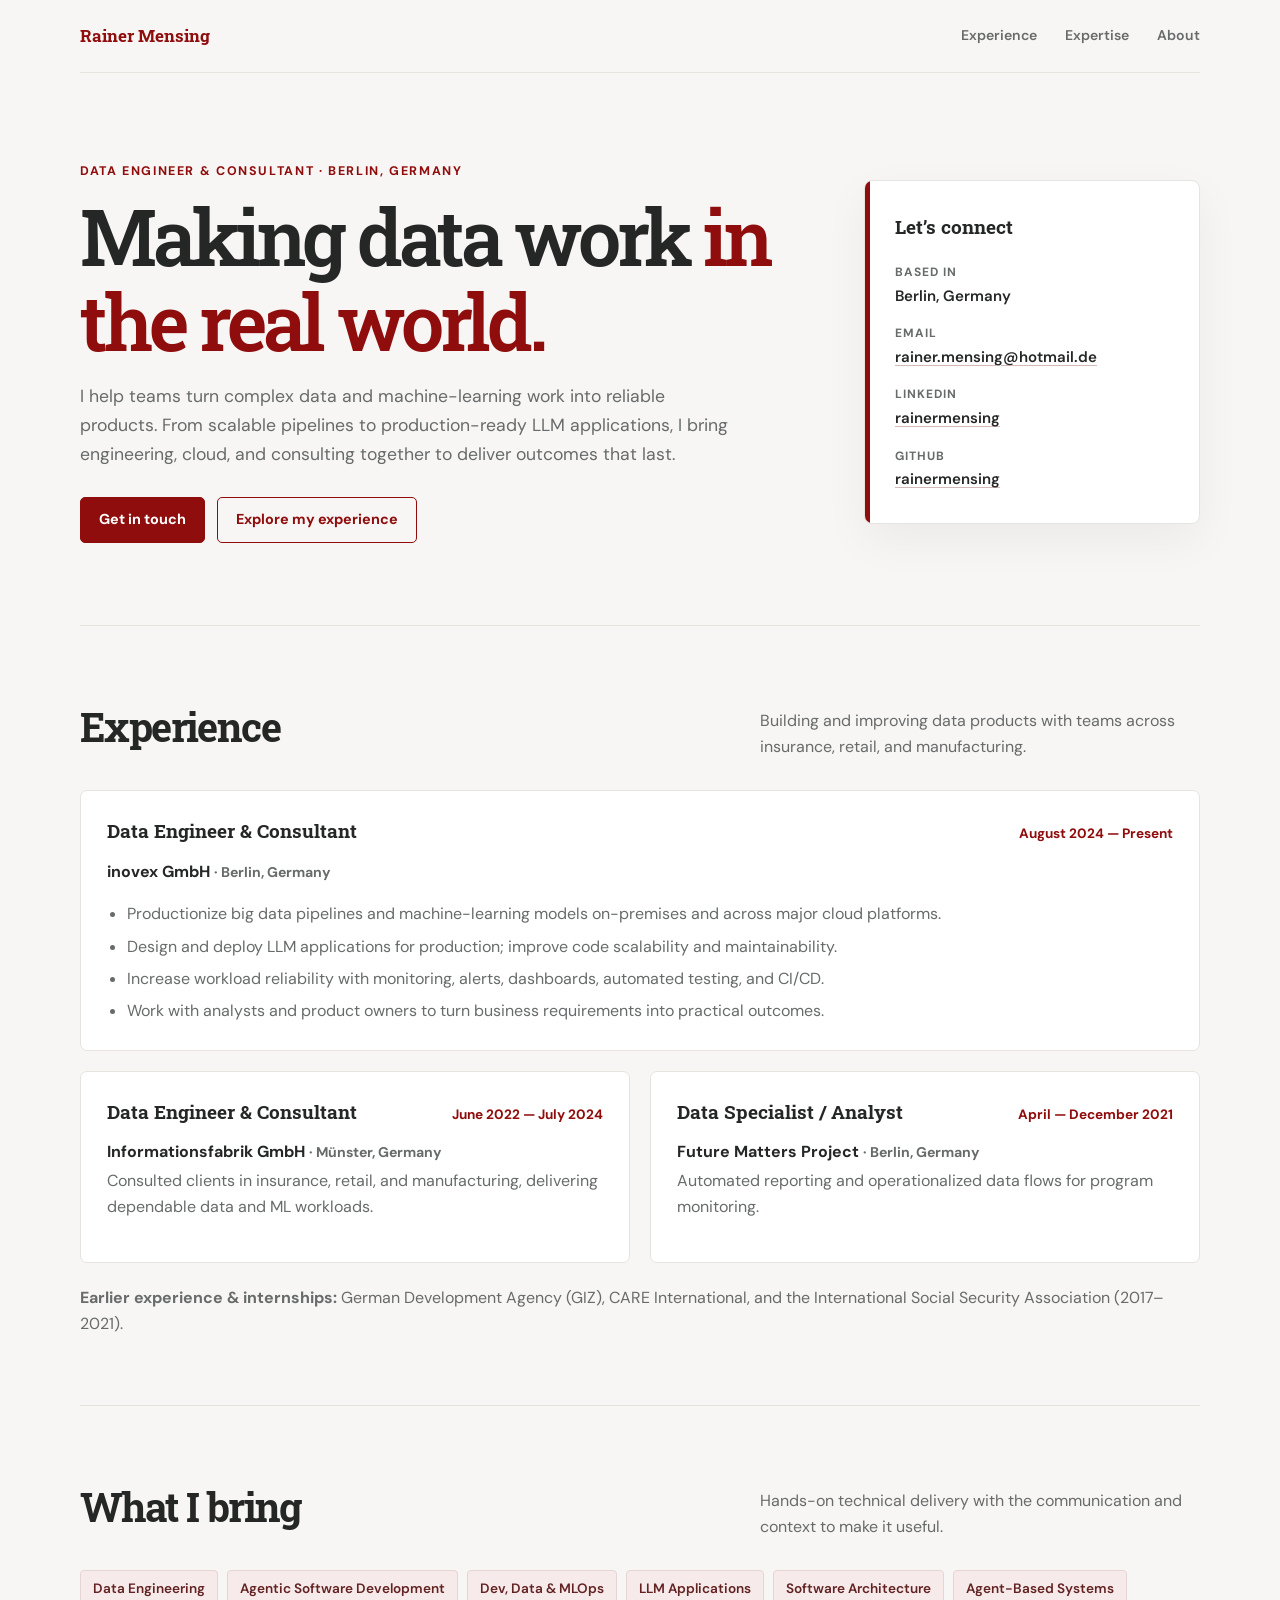
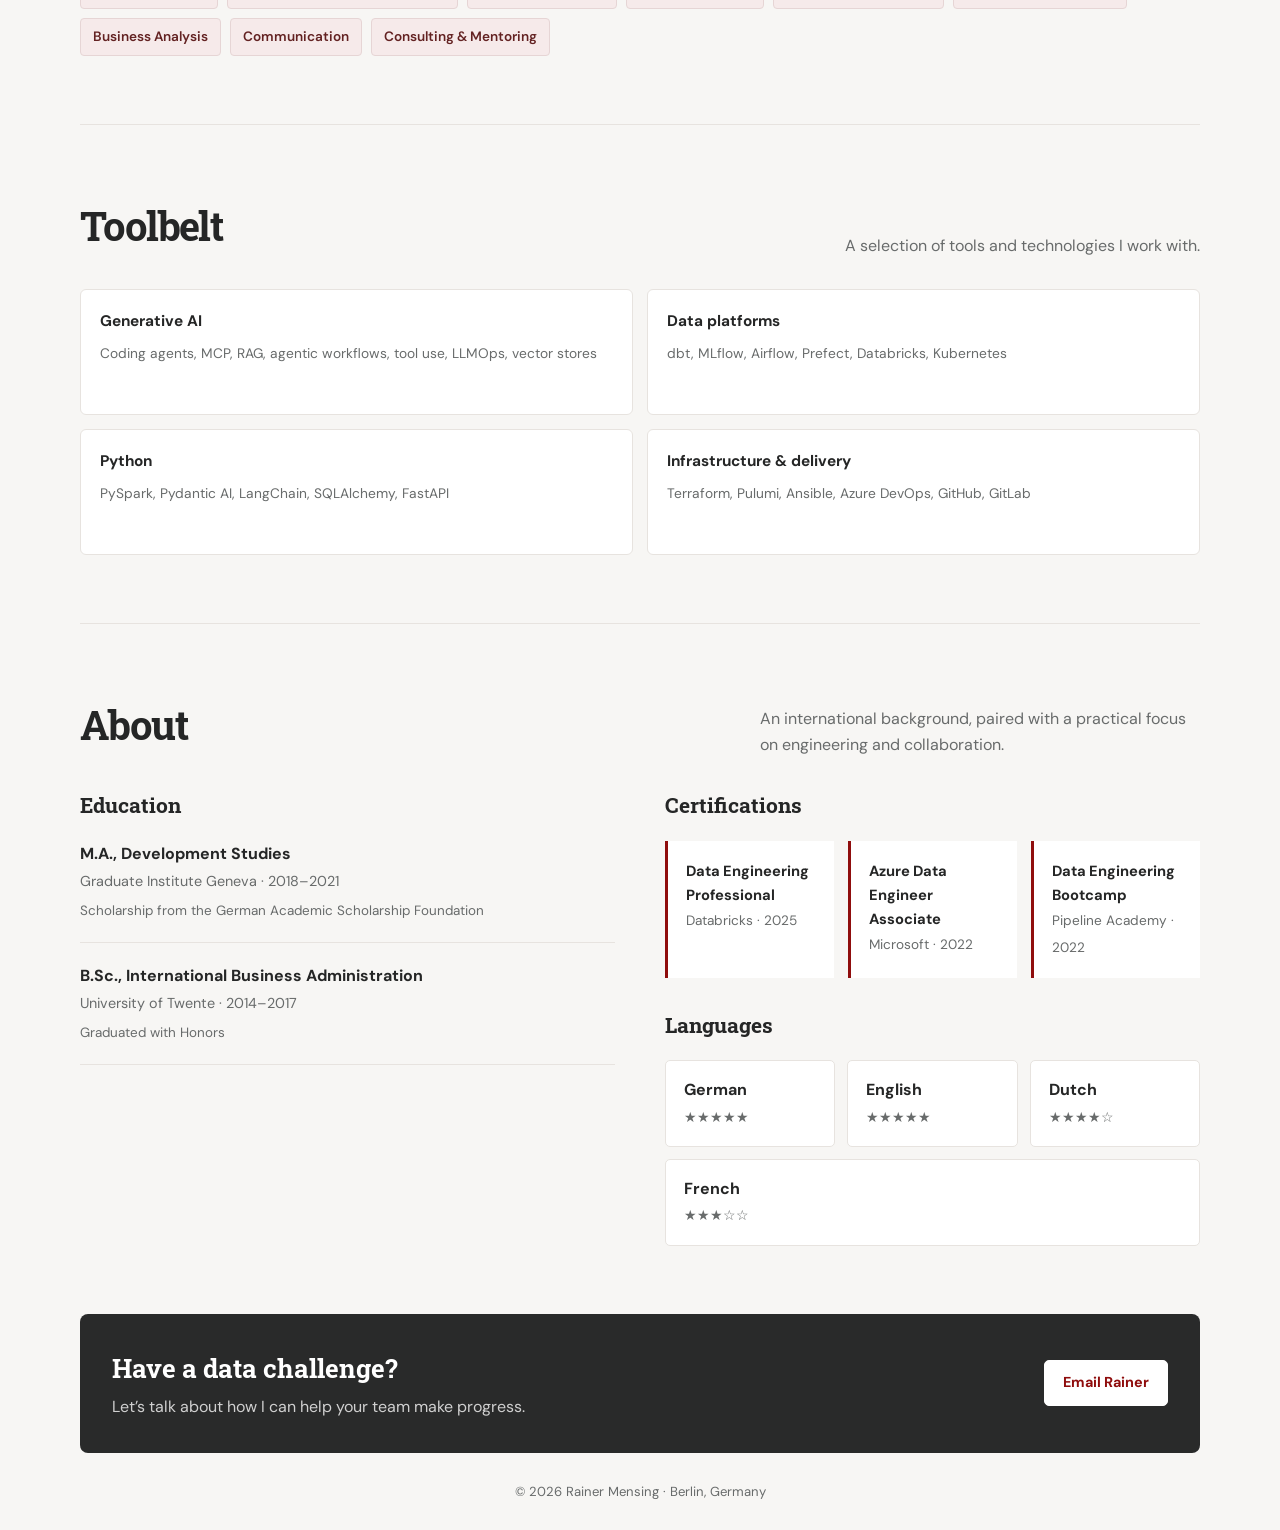
==== index.html @ 58e23370 "Create responsive About Me page Co-authored-by: rainermensing <31634583+rainermensing@users.noreply." ====
<!doctype html>
<html lang="en">
  <head>
    <meta charset="utf-8">
    <meta name="viewport" content="width=device-width, initial-scale=1">
    <meta name="theme-color" content="#f7f6f4">
    <meta name="description" content="Rainer Mensing is a Berlin-based data engineer and consultant building dependable data platforms, ML pipelines, and production LLM applications.">
    <title>Rainer Mensing — Data Engineer &amp; Consultant</title>
    <link rel="preconnect" href="https://fonts.googleapis.com">
    <link rel="preconnect" href="https://fonts.gstatic.com" crossorigin>
    <link href="https://fonts.googleapis.com/css2?family=DM+Sans:wght@400;500;600;700&family=Roboto+Slab:wght@500;600;700&display=swap" rel="stylesheet">
    <style>
      :root {
        color-scheme: light;
        --ink: #252626;
        --muted: #686b6b;
        --accent: #8f0d0d;
        --paper: #f7f6f4;
        --surface: #fff;
        --line: #e7e3df;
        --soft-accent: #f6eaea;
        --serif: "Roboto Slab", Georgia, serif;
        --sans: "DM Sans", Arial, sans-serif;
      }

      * { box-sizing: border-box; }
      html { scroll-behavior: smooth; }
      body {
        margin: 0;
        background: var(--paper);
        color: var(--ink);
        font-family: var(--sans);
        line-height: 1.65;
        -webkit-font-smoothing: antialiased;
      }
      a { color: inherit; }
      a:focus-visible { outline: 3px solid var(--accent); outline-offset: 4px; }
      .shell { width: min(1120px, calc(100% - 48px)); margin-inline: auto; }
      .topbar {
        display: flex;
        align-items: center;
        justify-content: space-between;
        padding-block: 22px;
        border-bottom: 1px solid var(--line);
      }
      .wordmark {
        color: var(--accent);
        font-family: var(--serif);
        font-size: 1.05rem;
        font-weight: 700;
        text-decoration: none;
      }
      nav { display: flex; gap: 28px; }
      nav a {
        color: var(--muted);
        font-size: .88rem;
        font-weight: 600;
        text-decoration: none;
      }
      nav a:hover, .text-link:hover { color: var(--accent); }
      .hero {
        display: grid;
        grid-template-columns: minmax(0, 1.5fr) minmax(250px, .7fr);
        align-items: center;
        gap: 64px;
        padding-block: 88px 82px;
      }
      .eyebrow {
        margin: 0 0 14px;
        color: var(--accent);
        font-size: .78rem;
        font-weight: 700;
        letter-spacing: .13em;
        text-transform: uppercase;
      }
      h1, h2, h3, p { margin-top: 0; }
      h1 {
        max-width: 720px;
        margin-bottom: 18px;
        font-family: var(--serif);
        font-size: clamp(2.65rem, 6vw, 4.8rem);
        font-weight: 600;
        letter-spacing: -.055em;
        line-height: 1.1;
      }
      h1 span { color: var(--accent); }
      .intro {
        max-width: 660px;
        margin-bottom: 28px;
        color: var(--muted);
        font-size: 1.1rem;
      }
      .actions { display: flex; flex-wrap: wrap; gap: 12px; }
      .button {
        display: inline-flex;
        min-height: 46px;
        align-items: center;
        justify-content: center;
        padding: 10px 18px;
        border: 1px solid var(--accent);
        border-radius: 5px;
        background: var(--accent);
        color: white;
        font-size: .9rem;
        font-weight: 700;
        text-decoration: none;
        transition: background .2s ease, color .2s ease;
      }
      .button:hover { background: #710909; }
      .button.secondary { background: transparent; color: var(--accent); }
      .button.secondary:hover { background: var(--soft-accent); }
      .profile-card {
        position: relative;
        overflow: hidden;
        padding: 30px;
        border: 1px solid var(--line);
        border-radius: 8px;
        background: var(--surface);
        box-shadow: 0 16px 45px rgb(38 28 20 / 5%);
      }
      .profile-card::before {
        position: absolute;
        top: 0;
        left: 0;
        width: 5px;
        height: 100%;
        background: var(--accent);
        content: "";
      }
      .profile-card h2 {
        margin-bottom: 20px;
        font-family: var(--serif);
        font-size: 1.2rem;
      }
      .profile-line { margin: 0 0 15px; }
      .profile-line:last-child { margin-bottom: 0; }
      .profile-label {
        display: block;
        color: var(--muted);
        font-size: .75rem;
        font-weight: 700;
        letter-spacing: .08em;
        text-transform: uppercase;
      }
      .profile-value { font-size: .94rem; font-weight: 600; }
      .profile-value a { text-decoration-color: #d4b7b7; text-underline-offset: 3px; }
      .section { padding-block: 68px; border-top: 1px solid var(--line); }
      .section-heading {
        display: flex;
        align-items: end;
        justify-content: space-between;
        gap: 24px;
        margin-bottom: 30px;
      }
      .section-heading h2 {
        margin: 0;
        font-family: var(--serif);
        font-size: clamp(1.8rem, 4vw, 2.5rem);
        letter-spacing: -.04em;
      }
      .section-heading p { max-width: 440px; margin: 0; color: var(--muted); }
      .experience-grid { display: grid; grid-template-columns: 1fr 1fr; gap: 20px; }
      .job {
        padding: 25px 26px;
        border: 1px solid var(--line);
        border-radius: 7px;
        background: var(--surface);
      }
      .job.current { grid-column: 1 / -1; }
      .job-top {
        display: flex;
        flex-wrap: wrap;
        align-items: baseline;
        justify-content: space-between;
        gap: 6px 18px;
        margin-bottom: 12px;
      }
      .job h3 { margin: 0; font-family: var(--serif); font-size: 1.16rem; }
      .date { color: var(--accent); font-size: .85rem; font-weight: 700; }
      .company { margin-bottom: 2px; font-weight: 700; }
      .location { color: var(--muted); font-size: .88rem; }
      .job ul { margin: 16px 0 0; padding-left: 20px; color: var(--muted); }
      .job li + li { margin-top: 6px; }
      .compact-copy { color: var(--muted); }
      .two-column { display: grid; grid-template-columns: 1fr 1fr; gap: 50px; }
      .subheading {
        margin-bottom: 18px;
        font-family: var(--serif);
        font-size: 1.3rem;
      }
      .education-item { padding: 0 0 20px; border-bottom: 1px solid var(--line); }
      .education-item + .education-item { padding-top: 20px; }
      .education-item h3 { margin: 0 0 3px; font-size: 1rem; }
      .education-item p { margin: 0; color: var(--muted); font-size: .9rem; }
      .education-item .note { margin-top: 6px; font-size: .84rem; }
      .skill-list { display: flex; flex-wrap: wrap; gap: 9px; margin: 0; padding: 0; list-style: none; }
      .skill-list li {
        padding: 7px 12px;
        border: 1px solid #e6d5d5;
        border-radius: 4px;
        background: var(--soft-accent);
        color: #632222;
        font-size: .85rem;
        font-weight: 600;
      }
      .tool-grid { display: grid; grid-template-columns: 1fr 1fr; gap: 14px; }
      .tool {
        min-height: 126px;
        padding: 19px;
        border: 1px solid var(--line);
        border-radius: 6px;
        background: var(--surface);
      }
      .tool h3 { margin-bottom: 7px; font-size: .96rem; }
      .tool p { margin: 0; color: var(--muted); font-size: .86rem; }
      .credentials {
        display: grid;
        grid-template-columns: repeat(3, 1fr);
        gap: 14px;
      }
      .credential {
        padding: 18px;
        border-left: 3px solid var(--accent);
        background: var(--surface);
      }
      .credential strong { display: block; font-size: .92rem; }
      .credential span { color: var(--muted); font-size: .85rem; }
      .languages { display: flex; flex-wrap: wrap; gap: 12px; }
      .language {
        flex: 1 1 150px;
        padding: 16px 18px;
        border: 1px solid var(--line);
        border-radius: 5px;
        background: var(--surface);
      }
      .language strong { display: block; }
      .language span { color: var(--muted); font-size: .85rem; }
      .contact {
        display: flex;
        align-items: center;
        justify-content: space-between;
        gap: 24px;
        padding: 32px;
        border-radius: 8px;
        background: #292a2a;
        color: white;
      }
      .contact h2 { margin-bottom: 5px; font-family: var(--serif); font-size: 1.65rem; }
      .contact p { margin: 0; color: #d0d0d0; }
      .contact .button { flex: 0 0 auto; border-color: white; background: white; color: var(--accent); }
      .contact .button:hover { background: #f1e9e9; }
      footer { padding-block: 28px; color: var(--muted); font-size: .82rem; text-align: center; }

      @media (max-width: 760px) {
        .hero { grid-template-columns: 1fr; gap: 32px; padding-block: 60px; }
        .profile-card { max-width: 480px; }
        .two-column { gap: 34px; }
      }
      @media (max-width: 560px) {
        .shell { width: min(100% - 32px, 1120px); }
        .topbar { align-items: flex-start; }
        nav { gap: 13px; }
        nav a { font-size: .78rem; }
        .wordmark { font-size: .95rem; }
        .hero { padding-block: 46px; }
        .intro { font-size: 1rem; }
        .section { padding-block: 48px; }
        .section-heading { display: block; }
        .section-heading p { margin-top: 10px; }
        .experience-grid, .two-column, .tool-grid, .credentials { grid-template-columns: 1fr; }
        .job.current { grid-column: auto; }
        .contact { align-items: flex-start; flex-direction: column; padding: 25px; }
      }
      @media (prefers-reduced-motion: reduce) {
        html { scroll-behavior: auto; }
        *, *::before, *::after { transition-duration: .01ms !important; }
      }
    </style>
  </head>
  <body>
    <div class="shell">
      <header class="topbar">
        <a class="wordmark" href="#top">Rainer Mensing</a>
        <nav aria-label="Main navigation">
          <a href="#experience">Experience</a>
          <a href="#expertise">Expertise</a>
          <a href="#about">About</a>
        </nav>
      </header>

      <main id="top">
        <section class="hero" aria-labelledby="intro-title">
          <div>
            <p class="eyebrow">Data Engineer &amp; Consultant · Berlin, Germany</p>
            <h1 id="intro-title">Making data work <span>in the real world.</span></h1>
            <p class="intro">I help teams turn complex data and machine-learning work into reliable products. From scalable pipelines to production-ready LLM applications, I bring engineering, cloud, and consulting together to deliver outcomes that last.</p>
            <div class="actions">
              <a class="button" href="mailto:rainer.mensing@hotmail.de">Get in touch</a>
              <a class="button secondary" href="#experience">Explore my experience</a>
            </div>
          </div>
          <aside class="profile-card" aria-label="Contact details">
            <h2>Let’s connect</h2>
            <p class="profile-line"><span class="profile-label">Based in</span><span class="profile-value">Berlin, Germany</span></p>
            <p class="profile-line"><span class="profile-label">Email</span><span class="profile-value"><a href="mailto:rainer.mensing@hotmail.de">rainer.mensing@hotmail.de</a></span></p>
            <p class="profile-line"><span class="profile-label">LinkedIn</span><span class="profile-value"><a href="https://www.linkedin.com/in/rainermensing/">rainermensing</a></span></p>
            <p class="profile-line"><span class="profile-label">GitHub</span><span class="profile-value"><a href="https://github.com/rainermensing">rainermensing</a></span></p>
          </aside>
        </section>

        <section class="section" id="experience" aria-labelledby="experience-title">
          <div class="section-heading">
            <h2 id="experience-title">Experience</h2>
            <p>Building and improving data products with teams across insurance, retail, and manufacturing.</p>
          </div>
          <div class="experience-grid">
            <article class="job current">
              <div class="job-top">
                <h3>Data Engineer &amp; Consultant</h3>
                <span class="date">August 2024 — Present</span>
              </div>
              <p class="company">inovex GmbH <span class="location">· Berlin, Germany</span></p>
              <ul>
                <li>Productionize big data pipelines and machine-learning models on-premises and across major cloud platforms.</li>
                <li>Design and deploy LLM applications for production; improve code scalability and maintainability.</li>
                <li>Increase workload reliability with monitoring, alerts, dashboards, automated testing, and CI/CD.</li>
                <li>Work with analysts and product owners to turn business requirements into practical outcomes.</li>
              </ul>
            </article>
            <article class="job">
              <div class="job-top">
                <h3>Data Engineer &amp; Consultant</h3>
                <span class="date">June 2022 — July 2024</span>
              </div>
              <p class="company">Informationsfabrik GmbH <span class="location">· Münster, Germany</span></p>
              <p class="compact-copy">Consulted clients in insurance, retail, and manufacturing, delivering dependable data and ML workloads.</p>
            </article>
            <article class="job">
              <div class="job-top">
                <h3>Data Specialist / Analyst</h3>
                <span class="date">April — December 2021</span>
              </div>
              <p class="company">Future Matters Project <span class="location">· Berlin, Germany</span></p>
              <p class="compact-copy">Automated reporting and operationalized data flows for program monitoring.</p>
            </article>
          </div>
          <p class="compact-copy" style="margin: 22px 0 0"><strong>Earlier experience &amp; internships:</strong> German Development Agency (GIZ), CARE International, and the International Social Security Association (2017–2021).</p>
        </section>

        <section class="section" id="expertise" aria-labelledby="expertise-title">
          <div class="section-heading">
            <h2 id="expertise-title">What I bring</h2>
            <p>Hands-on technical delivery with the communication and context to make it useful.</p>
          </div>
          <ul class="skill-list" aria-label="Core skills">
            <li>Data Engineering</li>
            <li>Agentic Software Development</li>
            <li>Dev, Data &amp; MLOps</li>
            <li>LLM Applications</li>
            <li>Software Architecture</li>
            <li>Agent-Based Systems</li>
            <li>Business Analysis</li>
            <li>Communication</li>
            <li>Consulting &amp; Mentoring</li>
          </ul>
        </section>

        <section class="section" aria-labelledby="toolbelt-title">
          <div class="section-heading">
            <h2 id="toolbelt-title">Toolbelt</h2>
            <p>A selection of tools and technologies I work with.</p>
          </div>
          <div class="tool-grid">
            <article class="tool"><h3>Generative AI</h3><p>Coding agents, MCP, RAG, agentic workflows, tool use, LLMOps, vector stores</p></article>
            <article class="tool"><h3>Data platforms</h3><p>dbt, MLflow, Airflow, Prefect, Databricks, Kubernetes</p></article>
            <article class="tool"><h3>Python</h3><p>PySpark, Pydantic AI, LangChain, SQLAlchemy, FastAPI</p></article>
            <article class="tool"><h3>Infrastructure &amp; delivery</h3><p>Terraform, Pulumi, Ansible, Azure DevOps, GitHub, GitLab</p></article>
          </div>
        </section>

        <section class="section" id="about" aria-labelledby="about-title">
          <div class="section-heading">
            <h2 id="about-title">About</h2>
            <p>An international background, paired with a practical focus on engineering and collaboration.</p>
          </div>
          <div class="two-column">
            <div>
              <h3 class="subheading">Education</h3>
              <div class="education-item">
                <h3>M.A., Development Studies</h3>
                <p>Graduate Institute Geneva · 2018–2021</p>
                <p class="note">Scholarship from the German Academic Scholarship Foundation</p>
              </div>
              <div class="education-item">
                <h3>B.Sc., International Business Administration</h3>
                <p>University of Twente · 2014–2017</p>
                <p class="note">Graduated with Honors</p>
              </div>
            </div>
            <div>
              <h3 class="subheading">Certifications</h3>
              <div class="credentials">
                <div class="credential"><strong>Data Engineering Professional</strong><span>Databricks · 2025</span></div>
                <div class="credential"><strong>Azure Data Engineer Associate</strong><span>Microsoft · 2022</span></div>
                <div class="credential"><strong>Data Engineering Bootcamp</strong><span>Pipeline Academy · 2022</span></div>
              </div>
              <h3 class="subheading" style="margin-top: 30px">Languages</h3>
              <div class="languages">
                <div class="language"><strong>German</strong><span>★★★★★</span></div>
                <div class="language"><strong>English</strong><span>★★★★★</span></div>
                <div class="language"><strong>Dutch</strong><span>★★★★☆</span></div>
                <div class="language"><strong>French</strong><span>★★★☆☆</span></div>
              </div>
            </div>
          </div>
        </section>

        <section class="contact" aria-labelledby="contact-title">
          <div>
            <h2 id="contact-title">Have a data challenge?</h2>
            <p>Let’s talk about how I can help your team make progress.</p>
          </div>
          <a class="button" href="mailto:rainer.mensing@hotmail.de">Email Rainer</a>
        </section>
      </main>

      <footer>© <span id="year">2026</span> Rainer Mensing · Berlin, Germany</footer>
    </div>
  </body>
</html>
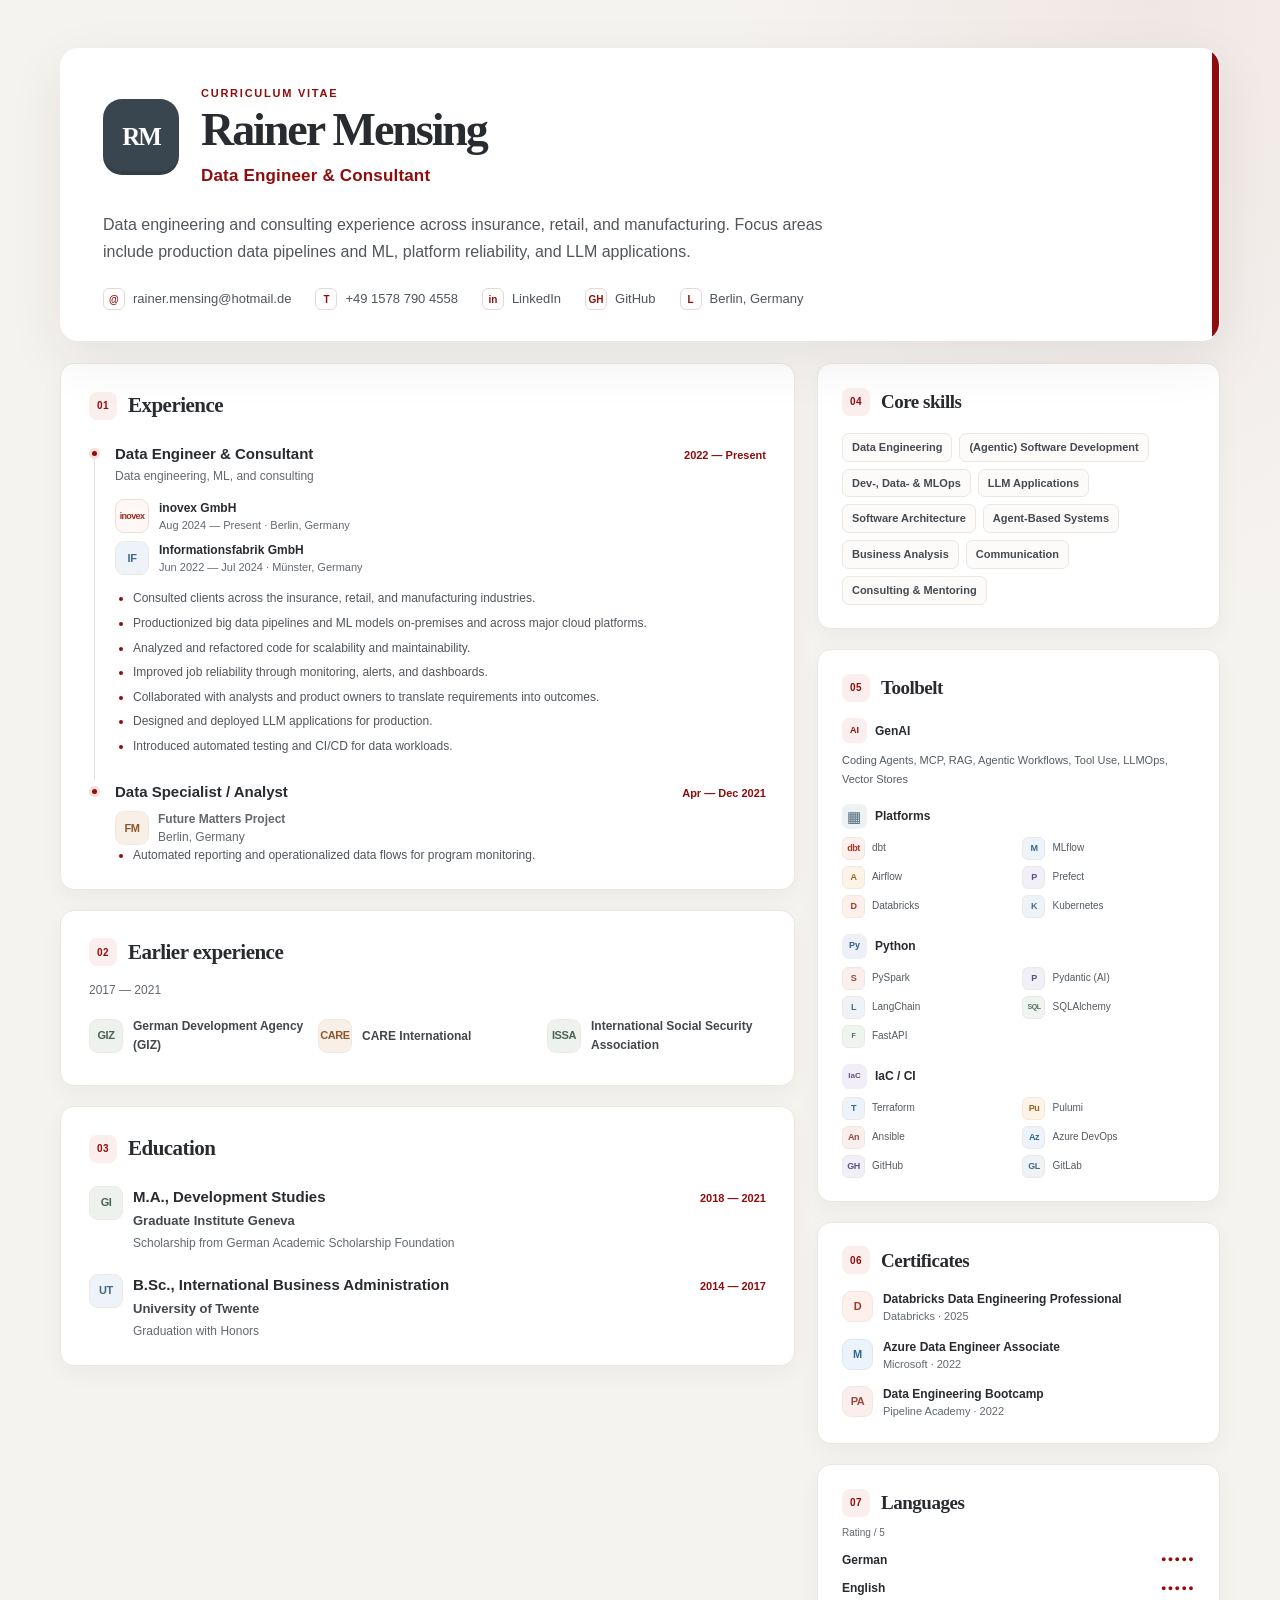
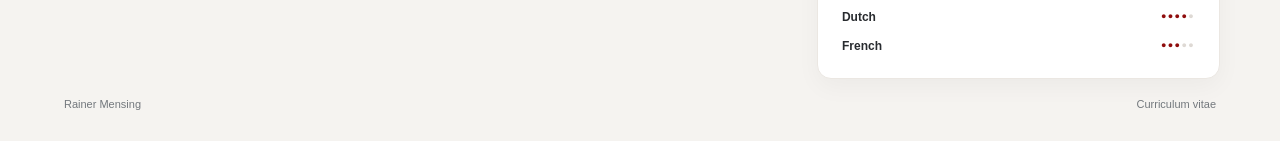
==== commit 45e15499: "Build responsive GitHub Pages CV Co-authored-by: rainermensing <31634583+rainermensing@users.noreply" ====
--- a/index.html
+++ b/index.html
@@ -3,428 +3,248 @@
   <head>
     <meta charset="utf-8">
     <meta name="viewport" content="width=device-width, initial-scale=1">
-    <meta name="theme-color" content="#f7f6f4">
-    <meta name="description" content="Rainer Mensing is a Berlin-based data engineer and consultant building dependable data platforms, ML pipelines, and production LLM applications.">
-    <title>Rainer Mensing — Data Engineer &amp; Consultant</title>
-    <link rel="preconnect" href="https://fonts.googleapis.com">
-    <link rel="preconnect" href="https://fonts.gstatic.com" crossorigin>
-    <link href="https://fonts.googleapis.com/css2?family=DM+Sans:wght@400;500;600;700&family=Roboto+Slab:wght@500;600;700&display=swap" rel="stylesheet">
-    <style>
-      :root {
-        color-scheme: light;
-        --ink: #252626;
-        --muted: #686b6b;
-        --accent: #8f0d0d;
-        --paper: #f7f6f4;
-        --surface: #fff;
-        --line: #e7e3df;
-        --soft-accent: #f6eaea;
-        --serif: "Roboto Slab", Georgia, serif;
-        --sans: "DM Sans", Arial, sans-serif;
-      }
-
-      * { box-sizing: border-box; }
-      html { scroll-behavior: smooth; }
-      body {
-        margin: 0;
-        background: var(--paper);
-        color: var(--ink);
-        font-family: var(--sans);
-        line-height: 1.65;
-        -webkit-font-smoothing: antialiased;
-      }
-      a { color: inherit; }
-      a:focus-visible { outline: 3px solid var(--accent); outline-offset: 4px; }
-      .shell { width: min(1120px, calc(100% - 48px)); margin-inline: auto; }
-      .topbar {
-        display: flex;
-        align-items: center;
-        justify-content: space-between;
-        padding-block: 22px;
-        border-bottom: 1px solid var(--line);
-      }
-      .wordmark {
-        color: var(--accent);
-        font-family: var(--serif);
-        font-size: 1.05rem;
-        font-weight: 700;
-        text-decoration: none;
-      }
-      nav { display: flex; gap: 28px; }
-      nav a {
-        color: var(--muted);
-        font-size: .88rem;
-        font-weight: 600;
-        text-decoration: none;
-      }
-      nav a:hover, .text-link:hover { color: var(--accent); }
-      .hero {
-        display: grid;
-        grid-template-columns: minmax(0, 1.5fr) minmax(250px, .7fr);
-        align-items: center;
-        gap: 64px;
-        padding-block: 88px 82px;
-      }
-      .eyebrow {
-        margin: 0 0 14px;
-        color: var(--accent);
-        font-size: .78rem;
-        font-weight: 700;
-        letter-spacing: .13em;
-        text-transform: uppercase;
-      }
-      h1, h2, h3, p { margin-top: 0; }
-      h1 {
-        max-width: 720px;
-        margin-bottom: 18px;
-        font-family: var(--serif);
-        font-size: clamp(2.65rem, 6vw, 4.8rem);
-        font-weight: 600;
-        letter-spacing: -.055em;
-        line-height: 1.1;
-      }
-      h1 span { color: var(--accent); }
-      .intro {
-        max-width: 660px;
-        margin-bottom: 28px;
-        color: var(--muted);
-        font-size: 1.1rem;
-      }
-      .actions { display: flex; flex-wrap: wrap; gap: 12px; }
-      .button {
-        display: inline-flex;
-        min-height: 46px;
-        align-items: center;
-        justify-content: center;
-        padding: 10px 18px;
-        border: 1px solid var(--accent);
-        border-radius: 5px;
-        background: var(--accent);
-        color: white;
-        font-size: .9rem;
-        font-weight: 700;
-        text-decoration: none;
-        transition: background .2s ease, color .2s ease;
-      }
-      .button:hover { background: #710909; }
-      .button.secondary { background: transparent; color: var(--accent); }
-      .button.secondary:hover { background: var(--soft-accent); }
-      .profile-card {
-        position: relative;
-        overflow: hidden;
-        padding: 30px;
-        border: 1px solid var(--line);
-        border-radius: 8px;
-        background: var(--surface);
-        box-shadow: 0 16px 45px rgb(38 28 20 / 5%);
-      }
-      .profile-card::before {
-        position: absolute;
-        top: 0;
-        left: 0;
-        width: 5px;
-        height: 100%;
-        background: var(--accent);
-        content: "";
-      }
-      .profile-card h2 {
-        margin-bottom: 20px;
-        font-family: var(--serif);
-        font-size: 1.2rem;
-      }
-      .profile-line { margin: 0 0 15px; }
-      .profile-line:last-child { margin-bottom: 0; }
-      .profile-label {
-        display: block;
-        color: var(--muted);
-        font-size: .75rem;
-        font-weight: 700;
-        letter-spacing: .08em;
-        text-transform: uppercase;
-      }
-      .profile-value { font-size: .94rem; font-weight: 600; }
-      .profile-value a { text-decoration-color: #d4b7b7; text-underline-offset: 3px; }
-      .section { padding-block: 68px; border-top: 1px solid var(--line); }
-      .section-heading {
-        display: flex;
-        align-items: end;
-        justify-content: space-between;
-        gap: 24px;
-        margin-bottom: 30px;
-      }
-      .section-heading h2 {
-        margin: 0;
-        font-family: var(--serif);
-        font-size: clamp(1.8rem, 4vw, 2.5rem);
-        letter-spacing: -.04em;
-      }
-      .section-heading p { max-width: 440px; margin: 0; color: var(--muted); }
-      .experience-grid { display: grid; grid-template-columns: 1fr 1fr; gap: 20px; }
-      .job {
-        padding: 25px 26px;
-        border: 1px solid var(--line);
-        border-radius: 7px;
-        background: var(--surface);
-      }
-      .job.current { grid-column: 1 / -1; }
-      .job-top {
-        display: flex;
-        flex-wrap: wrap;
-        align-items: baseline;
-        justify-content: space-between;
-        gap: 6px 18px;
-        margin-bottom: 12px;
-      }
-      .job h3 { margin: 0; font-family: var(--serif); font-size: 1.16rem; }
-      .date { color: var(--accent); font-size: .85rem; font-weight: 700; }
-      .company { margin-bottom: 2px; font-weight: 700; }
-      .location { color: var(--muted); font-size: .88rem; }
-      .job ul { margin: 16px 0 0; padding-left: 20px; color: var(--muted); }
-      .job li + li { margin-top: 6px; }
-      .compact-copy { color: var(--muted); }
-      .two-column { display: grid; grid-template-columns: 1fr 1fr; gap: 50px; }
-      .subheading {
-        margin-bottom: 18px;
-        font-family: var(--serif);
-        font-size: 1.3rem;
-      }
-      .education-item { padding: 0 0 20px; border-bottom: 1px solid var(--line); }
-      .education-item + .education-item { padding-top: 20px; }
-      .education-item h3 { margin: 0 0 3px; font-size: 1rem; }
-      .education-item p { margin: 0; color: var(--muted); font-size: .9rem; }
-      .education-item .note { margin-top: 6px; font-size: .84rem; }
-      .skill-list { display: flex; flex-wrap: wrap; gap: 9px; margin: 0; padding: 0; list-style: none; }
-      .skill-list li {
-        padding: 7px 12px;
-        border: 1px solid #e6d5d5;
-        border-radius: 4px;
-        background: var(--soft-accent);
-        color: #632222;
-        font-size: .85rem;
-        font-weight: 600;
-      }
-      .tool-grid { display: grid; grid-template-columns: 1fr 1fr; gap: 14px; }
-      .tool {
-        min-height: 126px;
-        padding: 19px;
-        border: 1px solid var(--line);
-        border-radius: 6px;
-        background: var(--surface);
-      }
-      .tool h3 { margin-bottom: 7px; font-size: .96rem; }
-      .tool p { margin: 0; color: var(--muted); font-size: .86rem; }
-      .credentials {
-        display: grid;
-        grid-template-columns: repeat(3, 1fr);
-        gap: 14px;
-      }
-      .credential {
-        padding: 18px;
-        border-left: 3px solid var(--accent);
-        background: var(--surface);
-      }
-      .credential strong { display: block; font-size: .92rem; }
-      .credential span { color: var(--muted); font-size: .85rem; }
-      .languages { display: flex; flex-wrap: wrap; gap: 12px; }
-      .language {
-        flex: 1 1 150px;
-        padding: 16px 18px;
-        border: 1px solid var(--line);
-        border-radius: 5px;
-        background: var(--surface);
-      }
-      .language strong { display: block; }
-      .language span { color: var(--muted); font-size: .85rem; }
-      .contact {
-        display: flex;
-        align-items: center;
-        justify-content: space-between;
-        gap: 24px;
-        padding: 32px;
-        border-radius: 8px;
-        background: #292a2a;
-        color: white;
-      }
-      .contact h2 { margin-bottom: 5px; font-family: var(--serif); font-size: 1.65rem; }
-      .contact p { margin: 0; color: #d0d0d0; }
-      .contact .button { flex: 0 0 auto; border-color: white; background: white; color: var(--accent); }
-      .contact .button:hover { background: #f1e9e9; }
-      footer { padding-block: 28px; color: var(--muted); font-size: .82rem; text-align: center; }
-
-      @media (max-width: 760px) {
-        .hero { grid-template-columns: 1fr; gap: 32px; padding-block: 60px; }
-        .profile-card { max-width: 480px; }
-        .two-column { gap: 34px; }
-      }
-      @media (max-width: 560px) {
-        .shell { width: min(100% - 32px, 1120px); }
-        .topbar { align-items: flex-start; }
-        nav { gap: 13px; }
-        nav a { font-size: .78rem; }
-        .wordmark { font-size: .95rem; }
-        .hero { padding-block: 46px; }
-        .intro { font-size: 1rem; }
-        .section { padding-block: 48px; }
-        .section-heading { display: block; }
-        .section-heading p { margin-top: 10px; }
-        .experience-grid, .two-column, .tool-grid, .credentials { grid-template-columns: 1fr; }
-        .job.current { grid-column: auto; }
-        .contact { align-items: flex-start; flex-direction: column; padding: 25px; }
-      }
-      @media (prefers-reduced-motion: reduce) {
-        html { scroll-behavior: auto; }
-        *, *::before, *::after { transition-duration: .01ms !important; }
-      }
-    </style>
+    <meta name="theme-color" content="#f5f3f0">
+    <meta name="description" content="Curriculum vitae of Rainer Mensing, Data Engineer and Consultant based in Berlin, Germany.">
+    <meta property="og:title" content="Rainer Mensing — CV">
+    <meta property="og:description" content="Data Engineer and Consultant based in Berlin, Germany.">
+    <meta property="og:type" content="profile">
+    <meta property="og:url" content="https://rainermensing.github.io/">
+    <title>Rainer Mensing — CV</title>
+    <link rel="icon" href="assets/favicon.svg" type="image/svg+xml">
+    <link rel="stylesheet" href="styles.css">
   </head>
   <body>
-    <div class="shell">
-      <header class="topbar">
-        <a class="wordmark" href="#top">Rainer Mensing</a>
-        <nav aria-label="Main navigation">
-          <a href="#experience">Experience</a>
-          <a href="#expertise">Expertise</a>
-          <a href="#about">About</a>
-        </nav>
+    <a class="skip-link" href="#main">Skip to CV</a>
+    <div class="page-shell">
+      <header class="profile-card" aria-labelledby="name">
+        <div class="profile-heading">
+          <div class="identity-mark" aria-hidden="true">RM</div>
+          <div>
+            <p class="eyebrow">Curriculum vitae</p>
+            <h1 id="name">Rainer Mensing</h1>
+            <p class="headline">Data Engineer <span aria-hidden="true">&amp;</span> Consultant</p>
+          </div>
+        </div>
+        <p class="intro">
+          Data engineering and consulting experience across insurance, retail, and manufacturing.
+          Focus areas include production data pipelines and ML, platform reliability, and LLM applications.
+        </p>
+        <ul class="contact-list" aria-label="Contact details">
+          <li><span class="contact-icon" aria-hidden="true">@</span><a href="mailto:rainer.mensing@hotmail.de">rainer.mensing@hotmail.de</a></li>
+          <li><span class="contact-icon" aria-hidden="true">T</span><a href="tel:+4915787904558">+49 1578 790 4558</a></li>
+          <li><span class="contact-icon" aria-hidden="true">in</span><a href="https://www.linkedin.com/in/rainermensing">LinkedIn</a></li>
+          <li><span class="contact-icon" aria-hidden="true">GH</span><a href="https://github.com/rainermensing">GitHub</a></li>
+          <li><span class="contact-icon" aria-hidden="true">L</span><span>Berlin, Germany</span></li>
+        </ul>
       </header>
 
-      <main id="top">
-        <section class="hero" aria-labelledby="intro-title">
-          <div>
-            <p class="eyebrow">Data Engineer &amp; Consultant · Berlin, Germany</p>
-            <h1 id="intro-title">Making data work <span>in the real world.</span></h1>
-            <p class="intro">I help teams turn complex data and machine-learning work into reliable products. From scalable pipelines to production-ready LLM applications, I bring engineering, cloud, and consulting together to deliver outcomes that last.</p>
-            <div class="actions">
-              <a class="button" href="mailto:rainer.mensing@hotmail.de">Get in touch</a>
-              <a class="button secondary" href="#experience">Explore my experience</a>
-            </div>
-          </div>
-          <aside class="profile-card" aria-label="Contact details">
-            <h2>Let’s connect</h2>
-            <p class="profile-line"><span class="profile-label">Based in</span><span class="profile-value">Berlin, Germany</span></p>
-            <p class="profile-line"><span class="profile-label">Email</span><span class="profile-value"><a href="mailto:rainer.mensing@hotmail.de">rainer.mensing@hotmail.de</a></span></p>
-            <p class="profile-line"><span class="profile-label">LinkedIn</span><span class="profile-value"><a href="https://www.linkedin.com/in/rainermensing/">rainermensing</a></span></p>
-            <p class="profile-line"><span class="profile-label">GitHub</span><span class="profile-value"><a href="https://github.com/rainermensing">rainermensing</a></span></p>
-          </aside>
-        </section>
-
-        <section class="section" id="experience" aria-labelledby="experience-title">
-          <div class="section-heading">
-            <h2 id="experience-title">Experience</h2>
-            <p>Building and improving data products with teams across insurance, retail, and manufacturing.</p>
-          </div>
-          <div class="experience-grid">
-            <article class="job current">
-              <div class="job-top">
-                <h3>Data Engineer &amp; Consultant</h3>
-                <span class="date">August 2024 — Present</span>
-              </div>
-              <p class="company">inovex GmbH <span class="location">· Berlin, Germany</span></p>
-              <ul>
-                <li>Productionize big data pipelines and machine-learning models on-premises and across major cloud platforms.</li>
-                <li>Design and deploy LLM applications for production; improve code scalability and maintainability.</li>
-                <li>Increase workload reliability with monitoring, alerts, dashboards, automated testing, and CI/CD.</li>
-                <li>Work with analysts and product owners to turn business requirements into practical outcomes.</li>
-              </ul>
-            </article>
-            <article class="job">
-              <div class="job-top">
-                <h3>Data Engineer &amp; Consultant</h3>
-                <span class="date">June 2022 — July 2024</span>
-              </div>
-              <p class="company">Informationsfabrik GmbH <span class="location">· Münster, Germany</span></p>
-              <p class="compact-copy">Consulted clients in insurance, retail, and manufacturing, delivering dependable data and ML workloads.</p>
-            </article>
-            <article class="job">
-              <div class="job-top">
-                <h3>Data Specialist / Analyst</h3>
-                <span class="date">April — December 2021</span>
-              </div>
-              <p class="company">Future Matters Project <span class="location">· Berlin, Germany</span></p>
-              <p class="compact-copy">Automated reporting and operationalized data flows for program monitoring.</p>
-            </article>
-          </div>
-          <p class="compact-copy" style="margin: 22px 0 0"><strong>Earlier experience &amp; internships:</strong> German Development Agency (GIZ), CARE International, and the International Social Security Association (2017–2021).</p>
-        </section>
-
-        <section class="section" id="expertise" aria-labelledby="expertise-title">
-          <div class="section-heading">
-            <h2 id="expertise-title">What I bring</h2>
-            <p>Hands-on technical delivery with the communication and context to make it useful.</p>
-          </div>
-          <ul class="skill-list" aria-label="Core skills">
-            <li>Data Engineering</li>
-            <li>Agentic Software Development</li>
-            <li>Dev, Data &amp; MLOps</li>
-            <li>LLM Applications</li>
-            <li>Software Architecture</li>
-            <li>Agent-Based Systems</li>
-            <li>Business Analysis</li>
-            <li>Communication</li>
-            <li>Consulting &amp; Mentoring</li>
-          </ul>
-        </section>
-
-        <section class="section" aria-labelledby="toolbelt-title">
-          <div class="section-heading">
-            <h2 id="toolbelt-title">Toolbelt</h2>
-            <p>A selection of tools and technologies I work with.</p>
-          </div>
-          <div class="tool-grid">
-            <article class="tool"><h3>Generative AI</h3><p>Coding agents, MCP, RAG, agentic workflows, tool use, LLMOps, vector stores</p></article>
-            <article class="tool"><h3>Data platforms</h3><p>dbt, MLflow, Airflow, Prefect, Databricks, Kubernetes</p></article>
-            <article class="tool"><h3>Python</h3><p>PySpark, Pydantic AI, LangChain, SQLAlchemy, FastAPI</p></article>
-            <article class="tool"><h3>Infrastructure &amp; delivery</h3><p>Terraform, Pulumi, Ansible, Azure DevOps, GitHub, GitLab</p></article>
-          </div>
-        </section>
-
-        <section class="section" id="about" aria-labelledby="about-title">
-          <div class="section-heading">
-            <h2 id="about-title">About</h2>
-            <p>An international background, paired with a practical focus on engineering and collaboration.</p>
-          </div>
-          <div class="two-column">
-            <div>
-              <h3 class="subheading">Education</h3>
-              <div class="education-item">
-                <h3>M.A., Development Studies</h3>
-                <p>Graduate Institute Geneva · 2018–2021</p>
-                <p class="note">Scholarship from the German Academic Scholarship Foundation</p>
-              </div>
-              <div class="education-item">
-                <h3>B.Sc., International Business Administration</h3>
-                <p>University of Twente · 2014–2017</p>
-                <p class="note">Graduated with Honors</p>
-              </div>
-            </div>
-            <div>
-              <h3 class="subheading">Certifications</h3>
-              <div class="credentials">
-                <div class="credential"><strong>Data Engineering Professional</strong><span>Databricks · 2025</span></div>
-                <div class="credential"><strong>Azure Data Engineer Associate</strong><span>Microsoft · 2022</span></div>
-                <div class="credential"><strong>Data Engineering Bootcamp</strong><span>Pipeline Academy · 2022</span></div>
-              </div>
-              <h3 class="subheading" style="margin-top: 30px">Languages</h3>
-              <div class="languages">
-                <div class="language"><strong>German</strong><span>★★★★★</span></div>
-                <div class="language"><strong>English</strong><span>★★★★★</span></div>
-                <div class="language"><strong>Dutch</strong><span>★★★★☆</span></div>
-                <div class="language"><strong>French</strong><span>★★★☆☆</span></div>
-              </div>
-            </div>
-          </div>
-        </section>
-
-        <section class="contact" aria-labelledby="contact-title">
-          <div>
-            <h2 id="contact-title">Have a data challenge?</h2>
-            <p>Let’s talk about how I can help your team make progress.</p>
-          </div>
-          <a class="button" href="mailto:rainer.mensing@hotmail.de">Email Rainer</a>
-        </section>
+      <main id="main" class="cv-layout">
+        <div class="primary-column">
+          <section class="cv-section" aria-labelledby="experience-heading">
+            <div class="section-heading">
+              <span class="section-index" aria-hidden="true">01</span>
+              <h2 id="experience-heading">Experience</h2>
+            </div>
+            <div class="timeline">
+              <article class="timeline-entry">
+                <div class="timeline-marker" aria-hidden="true"></div>
+                <div class="entry-content">
+                  <div class="entry-topline">
+                    <div>
+                      <h3>Data Engineer &amp; Consultant</h3>
+                      <p class="entry-meta">Data engineering, ML, and consulting</p>
+                    </div>
+                    <span class="date-label">2022 — Present</span>
+                  </div>
+                  <ul class="employer-list" aria-label="Employers">
+                    <li class="employer">
+                      <span class="brand-mark mark-inovex" aria-hidden="true">inovex</span>
+                      <span><strong>inovex GmbH</strong><small>Aug 2024 — Present · Berlin, Germany</small></span>
+                    </li>
+                    <li class="employer">
+                      <span class="brand-mark mark-if" aria-hidden="true">IF</span>
+                      <span><strong>Informationsfabrik GmbH</strong><small>Jun 2022 — Jul 2024 · Münster, Germany</small></span>
+                    </li>
+                  </ul>
+                  <ul class="detail-list">
+                    <li>Consulted clients across the insurance, retail, and manufacturing industries.</li>
+                    <li>Productionized big data pipelines and ML models on-premises and across major cloud platforms.</li>
+                    <li>Analyzed and refactored code for scalability and maintainability.</li>
+                    <li>Improved job reliability through monitoring, alerts, and dashboards.</li>
+                    <li>Collaborated with analysts and product owners to translate requirements into outcomes.</li>
+                    <li>Designed and deployed LLM applications for production.</li>
+                    <li>Introduced automated testing and CI/CD for data workloads.</li>
+                  </ul>
+                </div>
+              </article>
+
+              <article class="timeline-entry">
+                <div class="timeline-marker" aria-hidden="true"></div>
+                <div class="entry-content">
+                  <div class="entry-topline">
+                    <div>
+                      <h3>Data Specialist / Analyst</h3>
+                      <p class="entry-meta employer single-employer">
+                        <span class="brand-mark mark-fmp" aria-hidden="true">FM</span>
+                        <span><strong>Future Matters Project</strong><small>Berlin, Germany</small></span>
+                      </p>
+                    </div>
+                    <span class="date-label">Apr — Dec 2021</span>
+                  </div>
+                  <ul class="detail-list">
+                    <li>Automated reporting and operationalized data flows for program monitoring.</li>
+                  </ul>
+                </div>
+              </article>
+            </div>
+          </section>
+
+          <section class="cv-section" aria-labelledby="earlier-heading">
+            <div class="section-heading">
+              <span class="section-index" aria-hidden="true">02</span>
+              <h2 id="earlier-heading">Earlier experience</h2>
+            </div>
+            <p class="section-intro">2017 — 2021</p>
+            <ul class="logo-list" aria-label="Organizations">
+              <li><span class="brand-mark mark-giz" aria-hidden="true">GIZ</span><span>German Development Agency (GIZ)</span></li>
+              <li><span class="brand-mark mark-care" aria-hidden="true">CARE</span><span>CARE International</span></li>
+              <li><span class="brand-mark mark-issa" aria-hidden="true">ISSA</span><span>International Social Security Association</span></li>
+            </ul>
+          </section>
+
+          <section class="cv-section" aria-labelledby="education-heading">
+            <div class="section-heading">
+              <span class="section-index" aria-hidden="true">03</span>
+              <h2 id="education-heading">Education</h2>
+            </div>
+            <div class="education-list">
+              <article class="education-entry">
+                <span class="brand-mark mark-geneva" aria-hidden="true">GI</span>
+                <div>
+                  <div class="entry-topline">
+                    <h3>M.A., Development Studies</h3>
+                    <span class="date-label">2018 — 2021</span>
+                  </div>
+                  <p class="institution">Graduate Institute Geneva</p>
+                  <p class="entry-meta">Scholarship from German Academic Scholarship Foundation</p>
+                </div>
+              </article>
+              <article class="education-entry">
+                <span class="brand-mark mark-twente" aria-hidden="true">UT</span>
+                <div>
+                  <div class="entry-topline">
+                    <h3>B.Sc., International Business Administration</h3>
+                    <span class="date-label">2014 — 2017</span>
+                  </div>
+                  <p class="institution">University of Twente</p>
+                  <p class="entry-meta">Graduation with Honors</p>
+                </div>
+              </article>
+            </div>
+          </section>
+        </div>
+
+        <aside class="sidebar" aria-label="Skills and additional information">
+          <section class="cv-section" aria-labelledby="skills-heading">
+            <div class="section-heading">
+              <span class="section-index" aria-hidden="true">04</span>
+              <h2 id="skills-heading">Core skills</h2>
+            </div>
+            <ul class="skill-list">
+              <li>Data Engineering</li>
+              <li>(Agentic) Software Development</li>
+              <li>Dev-, Data- &amp; MLOps</li>
+              <li>LLM Applications</li>
+              <li>Software Architecture</li>
+              <li>Agent-Based Systems</li>
+              <li>Business Analysis</li>
+              <li>Communication</li>
+              <li>Consulting &amp; Mentoring</li>
+            </ul>
+          </section>
+
+          <section class="cv-section" aria-labelledby="toolbelt-heading">
+            <div class="section-heading">
+              <span class="section-index" aria-hidden="true">05</span>
+              <h2 id="toolbelt-heading">Toolbelt</h2>
+            </div>
+            <div class="tool-groups">
+              <div class="tool-group">
+                <h3><span class="tool-category-mark mark-genai" aria-hidden="true">AI</span>GenAI</h3>
+                <p>Coding Agents, MCP, RAG, Agentic Workflows, Tool Use, LLMOps, Vector Stores</p>
+              </div>
+              <div class="tool-group">
+                <h3><span class="tool-category-mark mark-platform" aria-hidden="true">▦</span>Platforms</h3>
+                <ul class="technology-list">
+                  <li><span class="tech-mark mark-dbt" aria-hidden="true">dbt</span>dbt</li>
+                  <li><span class="tech-mark mark-mlflow" aria-hidden="true">M</span>MLflow</li>
+                  <li><span class="tech-mark mark-airflow" aria-hidden="true">A</span>Airflow</li>
+                  <li><span class="tech-mark mark-prefect" aria-hidden="true">P</span>Prefect</li>
+                  <li><span class="tech-mark mark-databricks" aria-hidden="true">D</span>Databricks</li>
+                  <li><span class="tech-mark mark-k8s" aria-hidden="true">K</span>Kubernetes</li>
+                </ul>
+              </div>
+              <div class="tool-group">
+                <h3><span class="tool-category-mark mark-python" aria-hidden="true">Py</span>Python</h3>
+                <ul class="technology-list">
+                  <li><span class="tech-mark mark-spark" aria-hidden="true">S</span>PySpark</li>
+                  <li><span class="tech-mark mark-pydantic" aria-hidden="true">P</span>Pydantic (AI)</li>
+                  <li><span class="tech-mark mark-langchain" aria-hidden="true">L</span>LangChain</li>
+                  <li><span class="tech-mark mark-sql" aria-hidden="true">SQL</span>SQLAlchemy</li>
+                  <li><span class="tech-mark mark-fastapi" aria-hidden="true">F</span>FastAPI</li>
+                </ul>
+              </div>
+              <div class="tool-group">
+                <h3><span class="tool-category-mark mark-iac" aria-hidden="true">IaC</span>IaC / CI</h3>
+                <ul class="technology-list">
+                  <li><span class="tech-mark mark-terraform" aria-hidden="true">T</span>Terraform</li>
+                  <li><span class="tech-mark mark-pulumi" aria-hidden="true">Pu</span>Pulumi</li>
+                  <li><span class="tech-mark mark-ansible" aria-hidden="true">An</span>Ansible</li>
+                  <li><span class="tech-mark mark-azure" aria-hidden="true">Az</span>Azure DevOps</li>
+                  <li><span class="tech-mark mark-github" aria-hidden="true">GH</span>GitHub</li>
+                  <li><span class="tech-mark mark-gitlab" aria-hidden="true">GL</span>GitLab</li>
+                </ul>
+              </div>
+            </div>
+          </section>
+
+          <section class="cv-section" aria-labelledby="certificates-heading">
+            <div class="section-heading">
+              <span class="section-index" aria-hidden="true">06</span>
+              <h2 id="certificates-heading">Certificates</h2>
+            </div>
+            <ul class="credential-list">
+              <li>
+                <span class="brand-mark mark-databricks" aria-hidden="true">D</span>
+                <span><strong>Databricks Data Engineering Professional</strong><small>Databricks · 2025</small></span>
+              </li>
+              <li>
+                <span class="brand-mark mark-microsoft" aria-hidden="true">M</span>
+                <span><strong>Azure Data Engineer Associate</strong><small>Microsoft · 2022</small></span>
+              </li>
+              <li>
+                <span class="brand-mark mark-pipeline" aria-hidden="true">PA</span>
+                <span><strong>Data Engineering Bootcamp</strong><small>Pipeline Academy · 2022</small></span>
+              </li>
+            </ul>
+          </section>
+
+          <section class="cv-section" aria-labelledby="languages-heading">
+            <div class="section-heading">
+              <span class="section-index" aria-hidden="true">07</span>
+              <h2 id="languages-heading">Languages</h2>
+            </div>
+            <p class="rating-note">Rating / 5</p>
+            <ul class="language-list">
+              <li><span>German</span><span class="rating" role="img" aria-label="5 out of 5"><span>●●●●●</span></span></li>
+              <li><span>English</span><span class="rating" role="img" aria-label="5 out of 5"><span>●●●●●</span></span></li>
+              <li><span>Dutch</span><span class="rating" role="img" aria-label="4 out of 5"><span>●●●●<i>●</i></span></span></li>
+              <li><span>French</span><span class="rating" role="img" aria-label="3 out of 5"><span>●●●<i>●●</i></span></span></li>
+            </ul>
+          </section>
+        </aside>
       </main>
-
-      <footer>© <span id="year">2026</span> Rainer Mensing · Berlin, Germany</footer>
+      <footer class="page-footer"><span>Rainer Mensing</span><span>Curriculum vitae</span></footer>
     </div>
   </body>
 </html>
--- a/styles.css
+++ b/styles.css
@@ -0,0 +1,899 @@
+:root {
+  color-scheme: light;
+  --paper: #f5f3f0;
+  --card: #fff;
+  --ink: #282b2f;
+  --muted: #626970;
+  --line: #e8e3de;
+  --accent: #8f0d0d;
+  --accent-soft: #fbefed;
+  --slate: #394650;
+  --shadow: 0 18px 55px rgb(38 30 25 / 8%);
+  font-family: "Aptos", "Segoe UI", "Helvetica Neue", Arial, sans-serif;
+  font-synthesis: none;
+  text-rendering: optimizeLegibility;
+}
+
+* {
+  box-sizing: border-box;
+}
+
+html {
+  scroll-behavior: smooth;
+}
+
+body {
+  margin: 0;
+  background:
+    radial-gradient(ellipse at 90% 0%, rgb(143 13 13 / 5%), transparent 27rem),
+    var(--paper);
+  color: var(--ink);
+  font-size: 15px;
+  line-height: 1.55;
+}
+
+a {
+  color: inherit;
+  text-decoration-thickness: 1px;
+  text-underline-offset: 0.2em;
+}
+
+a:hover {
+  color: var(--accent);
+}
+
+a:focus-visible {
+  outline: 3px solid #b3554c;
+  outline-offset: 3px;
+  border-radius: 2px;
+}
+
+.page-shell {
+  width: min(1160px, calc(100% - 40px));
+  margin: 48px auto 28px;
+}
+
+.skip-link {
+  position: fixed;
+  z-index: 5;
+  top: 12px;
+  left: 12px;
+  padding: 10px 14px;
+  transform: translateY(-160%);
+  border-radius: 6px;
+  background: var(--ink);
+  color: white;
+}
+
+.skip-link:focus {
+  transform: translateY(0);
+}
+
+.profile-card {
+  position: relative;
+  overflow: hidden;
+  padding: 36px 42px 30px;
+  border: 1px solid rgb(255 255 255 / 80%);
+  border-radius: 18px;
+  background: var(--card);
+  box-shadow: var(--shadow);
+}
+
+.profile-card::after {
+  position: absolute;
+  top: 0;
+  right: 0;
+  width: 7px;
+  height: 100%;
+  background: var(--accent);
+  content: "";
+}
+
+.profile-heading {
+  display: flex;
+  align-items: center;
+  gap: 22px;
+}
+
+.identity-mark {
+  display: grid;
+  flex: 0 0 76px;
+  width: 76px;
+  height: 76px;
+  place-items: center;
+  border-radius: 19px;
+  background: var(--slate);
+  color: white;
+  font-family: Georgia, "Times New Roman", serif;
+  font-size: 25px;
+  font-weight: 700;
+  letter-spacing: -0.08em;
+  box-shadow: inset 0 -4px 0 rgb(0 0 0 / 10%);
+}
+
+.eyebrow {
+  margin: 0 0 2px;
+  color: var(--accent);
+  font-size: 11px;
+  font-weight: 800;
+  letter-spacing: 0.16em;
+  text-transform: uppercase;
+}
+
+h1,
+h2,
+h3,
+p {
+  margin-top: 0;
+}
+
+h1 {
+  margin-bottom: 0;
+  font-family: Georgia, "Times New Roman", serif;
+  font-size: clamp(32px, 5vw, 46px);
+  font-weight: 700;
+  letter-spacing: -0.045em;
+  line-height: 1.12;
+}
+
+.headline {
+  margin: 7px 0 0;
+  color: var(--accent);
+  font-size: 17px;
+  font-weight: 650;
+  letter-spacing: 0.01em;
+}
+
+.intro {
+  max-width: 740px;
+  margin: 22px 0 23px;
+  color: #50565c;
+  font-size: 16px;
+  line-height: 1.7;
+}
+
+.contact-list {
+  display: flex;
+  flex-wrap: wrap;
+  gap: 10px 24px;
+  margin: 0;
+  padding: 0;
+  list-style: none;
+}
+
+.contact-list li {
+  display: inline-flex;
+  align-items: center;
+  gap: 8px;
+  color: #4e555b;
+  font-size: 13px;
+}
+
+.contact-list a {
+  text-decoration: none;
+}
+
+.contact-icon {
+  display: inline-grid;
+  width: 22px;
+  height: 22px;
+  place-items: center;
+  border: 1px solid #e8d8d5;
+  border-radius: 6px;
+  color: var(--accent);
+  font-size: 10px;
+  font-weight: 800;
+}
+
+.cv-layout {
+  display: grid;
+  grid-template-columns: minmax(0, 1.55fr) minmax(285px, 0.85fr);
+  gap: 22px;
+  align-items: start;
+  margin-top: 22px;
+}
+
+.primary-column,
+.sidebar {
+  display: grid;
+  gap: 20px;
+  min-width: 0;
+}
+
+.cv-section {
+  min-width: 0;
+  padding: 25px 28px;
+  border: 1px solid #ebe7e2;
+  border-radius: 14px;
+  background: var(--card);
+  box-shadow: 0 8px 24px rgb(38 30 25 / 4%);
+}
+
+.section-heading {
+  display: flex;
+  align-items: center;
+  gap: 11px;
+  margin-bottom: 21px;
+}
+
+.section-heading h2 {
+  margin: 0;
+  font-family: Georgia, "Times New Roman", serif;
+  font-size: 21px;
+  font-weight: 700;
+  letter-spacing: -0.025em;
+}
+
+.section-index {
+  display: grid;
+  width: 28px;
+  height: 28px;
+  flex: 0 0 28px;
+  place-items: center;
+  border-radius: 8px;
+  background: var(--accent-soft);
+  color: var(--accent);
+  font-size: 10px;
+  font-weight: 800;
+  letter-spacing: 0.04em;
+}
+
+.timeline {
+  display: grid;
+  gap: 25px;
+}
+
+.timeline-entry {
+  position: relative;
+  display: grid;
+  grid-template-columns: 12px minmax(0, 1fr);
+  gap: 14px;
+}
+
+.timeline-entry:not(:last-child)::before {
+  position: absolute;
+  top: 13px;
+  bottom: -25px;
+  left: 5px;
+  width: 1px;
+  background: var(--line);
+  content: "";
+}
+
+.timeline-marker {
+  z-index: 1;
+  width: 11px;
+  height: 11px;
+  margin-top: 5px;
+  border: 3px solid #f4dfdb;
+  border-radius: 50%;
+  background: var(--accent);
+}
+
+.entry-content {
+  min-width: 0;
+}
+
+.entry-topline {
+  display: flex;
+  flex-wrap: wrap;
+  align-items: baseline;
+  justify-content: space-between;
+  gap: 5px 12px;
+}
+
+.entry-topline h3,
+.entry-content h3,
+.education-entry h3 {
+  margin: 0;
+  font-size: 15px;
+  font-weight: 750;
+  line-height: 1.4;
+}
+
+.entry-meta {
+  margin: 3px 0 0;
+  color: var(--muted);
+  font-size: 12px;
+}
+
+.date-label {
+  color: var(--accent);
+  font-size: 11px;
+  font-weight: 750;
+  white-space: nowrap;
+}
+
+.employer-list,
+.logo-list,
+.credential-list,
+.technology-list,
+.skill-list,
+.language-list {
+  margin: 0;
+  padding: 0;
+  list-style: none;
+}
+
+.employer-list {
+  display: grid;
+  gap: 8px;
+  margin: 14px 0;
+}
+
+.employer,
+.credential-list li,
+.education-entry {
+  display: flex;
+  align-items: center;
+  gap: 10px;
+}
+
+.employer strong,
+.credential-list strong {
+  display: block;
+  font-size: 12px;
+  line-height: 1.35;
+}
+
+.employer small,
+.credential-list small {
+  display: block;
+  margin-top: 2px;
+  color: var(--muted);
+  font-size: 11px;
+  line-height: 1.4;
+}
+
+.brand-mark {
+  display: grid;
+  width: 34px;
+  height: 34px;
+  flex: 0 0 34px;
+  place-items: center;
+  border: 1px solid #eee9e3;
+  border-radius: 9px;
+  background: #faf8f6;
+  color: var(--slate);
+  font-size: 11px;
+  font-weight: 850;
+  letter-spacing: -0.04em;
+  line-height: 1;
+}
+
+.mark-inovex {
+  border-color: #efdfdb;
+  background: #fff8f6;
+  color: #a22b20;
+  font-size: 9px;
+  letter-spacing: -0.07em;
+}
+
+.mark-if,
+.mark-twente {
+  background: #edf3f8;
+  color: #426986;
+}
+
+.mark-fmp,
+.mark-care {
+  background: #f8f0e7;
+  color: #8d572d;
+}
+
+.mark-giz,
+.mark-issa,
+.mark-geneva {
+  background: #eef2ef;
+  color: #496251;
+}
+
+.single-employer {
+  display: inline-flex;
+  align-items: center;
+  gap: 9px;
+  margin-top: 9px;
+}
+
+.single-employer strong,
+.single-employer small {
+  display: block;
+  font-size: inherit;
+}
+
+.detail-list {
+  display: grid;
+  gap: 6px;
+  margin: 0;
+  padding-left: 18px;
+  color: #50565c;
+  font-size: 12px;
+}
+
+.detail-list li::marker {
+  color: var(--accent);
+}
+
+.section-intro {
+  margin: -9px 0 12px;
+  color: var(--muted);
+  font-size: 12px;
+}
+
+.logo-list {
+  display: grid;
+  grid-template-columns: repeat(auto-fit, minmax(180px, 1fr));
+  gap: 10px;
+}
+
+.logo-list li {
+  display: flex;
+  align-items: center;
+  gap: 10px;
+  min-height: 49px;
+  color: #41474d;
+  font-size: 12px;
+  font-weight: 650;
+}
+
+.education-list {
+  display: grid;
+  gap: 21px;
+}
+
+.education-entry {
+  align-items: flex-start;
+}
+
+.education-entry > div {
+  flex: 1;
+  min-width: 0;
+}
+
+.institution {
+  margin: 4px 0 0;
+  color: #41474d;
+  font-size: 13px;
+  font-weight: 650;
+}
+
+.education-entry .entry-meta {
+  margin-top: 3px;
+}
+
+.sidebar .cv-section {
+  padding: 23px 24px;
+}
+
+.sidebar .section-heading {
+  margin-bottom: 16px;
+}
+
+.sidebar .section-heading h2 {
+  font-size: 19px;
+}
+
+.skill-list {
+  display: flex;
+  flex-wrap: wrap;
+  gap: 7px;
+}
+
+.skill-list li {
+  padding: 6px 9px;
+  border: 1px solid #ebe7e2;
+  border-radius: 7px;
+  background: #fcfbfa;
+  color: #444a50;
+  font-size: 11px;
+  font-weight: 600;
+  line-height: 1.35;
+}
+
+.tool-groups {
+  display: grid;
+  gap: 16px;
+}
+
+.tool-group h3 {
+  display: flex;
+  align-items: center;
+  gap: 8px;
+  margin: 0 0 8px;
+  font-size: 12px;
+  font-weight: 750;
+}
+
+.tool-group p {
+  margin: 0;
+  color: #555c63;
+  font-size: 11px;
+  line-height: 1.65;
+}
+
+.tool-category-mark {
+  display: inline-grid;
+  width: 25px;
+  height: 25px;
+  place-items: center;
+  border-radius: 7px;
+  background: var(--accent-soft);
+  color: var(--accent);
+  font-size: 9px;
+  font-weight: 850;
+}
+
+.mark-platform {
+  background: #edf2f5;
+  color: #496577;
+  font-size: 15px;
+}
+
+.mark-python {
+  background: #edf1f7;
+  color: #345f8b;
+}
+
+.mark-iac {
+  background: #f2eef7;
+  color: #654b80;
+  font-size: 8px;
+}
+
+.technology-list {
+  display: grid;
+  grid-template-columns: repeat(2, minmax(0, 1fr));
+  gap: 6px 8px;
+}
+
+.technology-list li {
+  display: flex;
+  align-items: center;
+  gap: 7px;
+  min-width: 0;
+  color: #545b61;
+  font-size: 10px;
+  line-height: 1.25;
+}
+
+.tech-mark {
+  display: inline-grid;
+  width: 23px;
+  height: 23px;
+  flex: 0 0 23px;
+  place-items: center;
+  border: 1px solid #eee9e3;
+  border-radius: 6px;
+  background: #faf8f6;
+  color: #46545d;
+  font-size: 9px;
+  font-weight: 850;
+  letter-spacing: -0.06em;
+}
+
+.mark-dbt,
+.mark-databricks {
+  background: #fff0ed;
+  color: #a53622;
+}
+
+.mark-mlflow,
+.mark-terraform,
+.mark-azure,
+.mark-microsoft {
+  background: #edf3fa;
+  color: #34678d;
+}
+
+.mark-airflow,
+.mark-pulumi {
+  background: #fdf4e7;
+  color: #97651f;
+}
+
+.mark-prefect,
+.mark-pydantic,
+.mark-github {
+  background: #f1eff7;
+  color: #625183;
+}
+
+.mark-k8s,
+.mark-langchain,
+.mark-gitlab {
+  background: #eef3f8;
+  color: #476a8a;
+}
+
+.mark-spark,
+.mark-ansible,
+.mark-pipeline {
+  background: #fbefed;
+  color: #95493d;
+}
+
+.mark-sql,
+.mark-fastapi {
+  background: #eef4ef;
+  color: #527354;
+  font-size: 7px;
+}
+
+.credential-list {
+  display: grid;
+  gap: 14px;
+}
+
+.credential-list li {
+  align-items: flex-start;
+}
+
+.credential-list .brand-mark {
+  width: 31px;
+  height: 31px;
+  flex-basis: 31px;
+}
+
+.mark-microsoft {
+  border-color: #dce8f0;
+}
+
+.mark-pipeline {
+  color: #95493d;
+}
+
+.rating-note {
+  margin: -8px 0 10px;
+  color: var(--muted);
+  font-size: 10px;
+}
+
+.language-list {
+  display: grid;
+  gap: 10px;
+}
+
+.language-list li {
+  display: flex;
+  align-items: center;
+  justify-content: space-between;
+  gap: 10px;
+  font-size: 12px;
+  font-weight: 600;
+}
+
+.rating {
+  color: var(--accent);
+  font-size: 9px;
+  letter-spacing: 0.15em;
+  white-space: nowrap;
+}
+
+.rating i {
+  color: #ded9d4;
+  font-style: normal;
+}
+
+.page-footer {
+  display: flex;
+  justify-content: space-between;
+  padding: 17px 4px 0;
+  color: #73787d;
+  font-size: 11px;
+}
+
+@media (max-width: 800px) {
+  .page-shell {
+    width: min(650px, calc(100% - 28px));
+    margin-top: 20px;
+  }
+
+  .cv-layout {
+    grid-template-columns: minmax(0, 1fr);
+  }
+
+  .sidebar {
+    grid-template-columns: repeat(2, minmax(0, 1fr));
+    align-items: start;
+  }
+
+  .sidebar .cv-section:nth-child(2) {
+    grid-row: span 2;
+  }
+}
+
+@media (max-width: 560px) {
+  body {
+    font-size: 14px;
+  }
+
+  .page-shell {
+    width: calc(100% - 20px);
+    margin: 10px auto 18px;
+  }
+
+  .profile-card {
+    padding: 25px 20px 23px;
+    border-radius: 14px;
+  }
+
+  .profile-card::after {
+    width: 5px;
+  }
+
+  .profile-heading {
+    align-items: flex-start;
+    gap: 14px;
+  }
+
+  .identity-mark {
+    flex-basis: 55px;
+    width: 55px;
+    height: 55px;
+    border-radius: 14px;
+    font-size: 20px;
+  }
+
+  h1 {
+    font-size: 33px;
+  }
+
+  .headline {
+    font-size: 14px;
+  }
+
+  .intro {
+    margin: 18px 0;
+    font-size: 14px;
+  }
+
+  .contact-list {
+    gap: 10px 16px;
+  }
+
+  .contact-list li {
+    font-size: 12px;
+  }
+
+  .cv-layout {
+    gap: 12px;
+    margin-top: 12px;
+  }
+
+  .primary-column,
+  .sidebar {
+    gap: 12px;
+  }
+
+  .cv-section,
+  .sidebar .cv-section {
+    padding: 20px 18px;
+    border-radius: 12px;
+  }
+
+  .sidebar {
+    grid-template-columns: minmax(0, 1fr);
+  }
+
+  .sidebar .cv-section:nth-child(2) {
+    grid-row: auto;
+  }
+
+  .entry-topline {
+    align-items: flex-start;
+  }
+
+  .date-label {
+    padding-top: 2px;
+  }
+
+  .education-entry .entry-topline {
+    flex-direction: column;
+    gap: 3px;
+  }
+
+  .logo-list {
+    grid-template-columns: minmax(0, 1fr);
+  }
+}
+
+@media (prefers-reduced-motion: reduce) {
+  html {
+    scroll-behavior: auto;
+  }
+}
+
+@media print {
+  @page {
+    size: A4;
+    margin: 12mm;
+  }
+
+  :root {
+    --paper: #fff;
+    --card: #fff;
+    --shadow: none;
+  }
+
+  body {
+    background: #fff;
+    color: #222;
+    font-size: 9pt;
+    print-color-adjust: exact;
+    -webkit-print-color-adjust: exact;
+  }
+
+  .page-shell {
+    width: 100%;
+    margin: 0;
+  }
+
+  .profile-card,
+  .cv-section {
+    border: 1px solid #ddd;
+    box-shadow: none;
+  }
+
+  .profile-card {
+    padding: 8mm;
+  }
+
+  .profile-card::after {
+    width: 4px;
+  }
+
+  .cv-layout {
+    grid-template-columns: minmax(0, 1.5fr) minmax(220px, 0.85fr);
+    gap: 4mm;
+    margin-top: 4mm;
+  }
+
+  .primary-column,
+  .sidebar {
+    gap: 4mm;
+  }
+
+  .cv-section,
+  .sidebar .cv-section {
+    padding: 5mm;
+    break-inside: avoid;
+  }
+
+  .section-heading {
+    margin-bottom: 3mm;
+  }
+
+  .timeline,
+  .education-list,
+  .tool-groups {
+    gap: 3mm;
+  }
+
+  .contact-list {
+    gap: 2mm 5mm;
+  }
+
+  .contact-list a {
+    text-decoration: none;
+  }
+
+  a {
+    text-decoration: none;
+  }
+
+  .page-footer,
+  .skip-link {
+    display: none;
+  }
+
+  .detail-list {
+    gap: 1mm;
+    font-size: 8pt;
+  }
+
+  .skill-list li,
+  .technology-list li,
+  .tool-group p {
+    font-size: 7.5pt;
+  }
+}
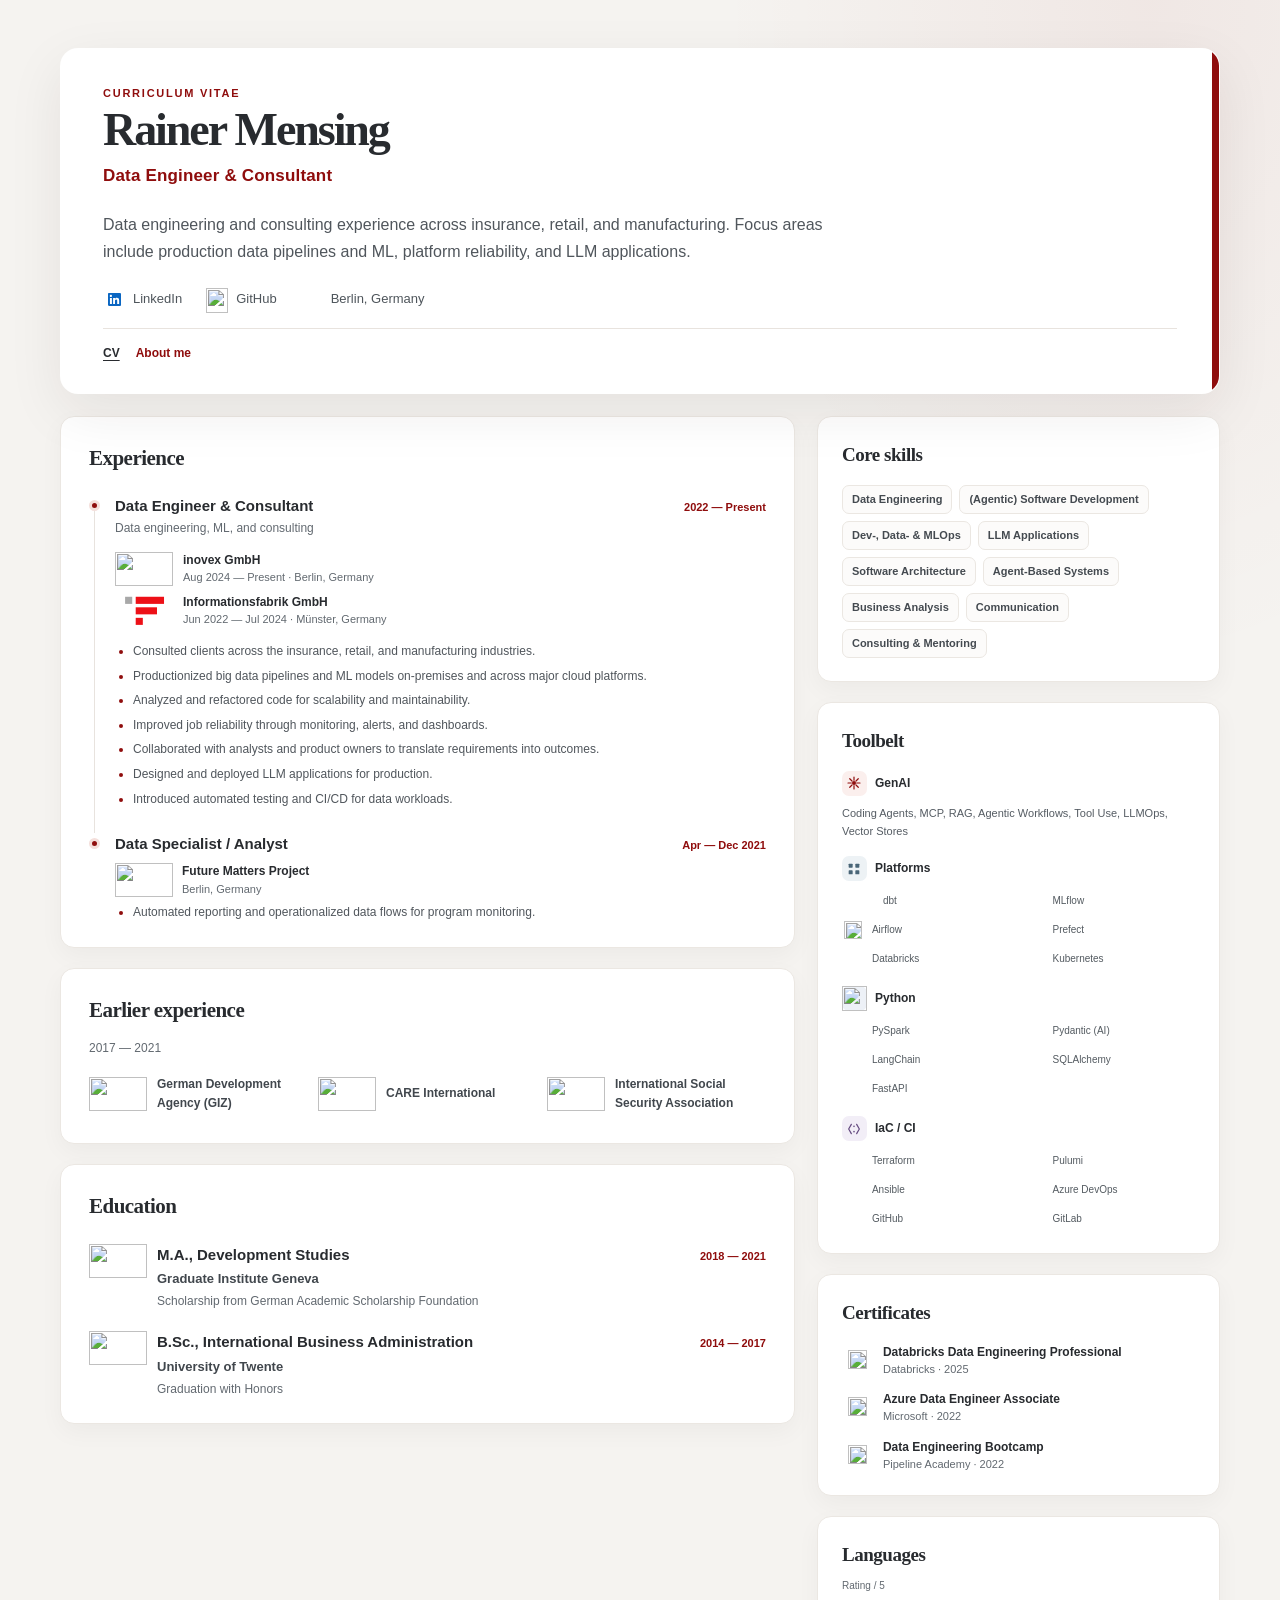
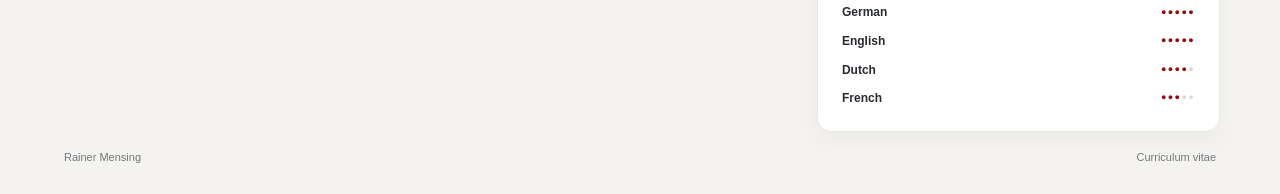
==== commit 5866ab2f: "Build responsive GitHub Pages CV" ====
--- a/index.html
+++ b/index.html
@@ -18,7 +18,6 @@
     <div class="page-shell">
       <header class="profile-card" aria-labelledby="name">
         <div class="profile-heading">
-          <div class="identity-mark" aria-hidden="true">RM</div>
           <div>
             <p class="eyebrow">Curriculum vitae</p>
             <h1 id="name">Rainer Mensing</h1>
@@ -30,19 +29,20 @@
           Focus areas include production data pipelines and ML, platform reliability, and LLM applications.
         </p>
         <ul class="contact-list" aria-label="Contact details">
-          <li><span class="contact-icon" aria-hidden="true">@</span><a href="mailto:rainer.mensing@hotmail.de">rainer.mensing@hotmail.de</a></li>
-          <li><span class="contact-icon" aria-hidden="true">T</span><a href="tel:+4915787904558">+49 1578 790 4558</a></li>
-          <li><span class="contact-icon" aria-hidden="true">in</span><a href="https://www.linkedin.com/in/rainermensing">LinkedIn</a></li>
-          <li><span class="contact-icon" aria-hidden="true">GH</span><a href="https://github.com/rainermensing">GitHub</a></li>
-          <li><span class="contact-icon" aria-hidden="true">L</span><span>Berlin, Germany</span></li>
+          <li><span class="contact-icon" aria-hidden="true"><svg class="icon icon-brand" viewBox="0 0 28 28"><use href="assets/icons.svg#linkedin-brand"></use></svg></span><a href="https://www.linkedin.com/in/rainermensing">LinkedIn</a></li>
+          <li><span class="contact-icon" aria-hidden="true"><img class="external-logo" src="https://cdn.simpleicons.org/github" alt=""></span><a href="https://github.com/rainermensing">GitHub</a></li>
+          <li><span class="contact-icon" aria-hidden="true"><img class="external-logo berlin-bear-mark" src="https://upload.wikimedia.org/wikipedia/commons/7/77/Berliner_Baer.svg" alt=""></span><span>Berlin, Germany</span></li>
         </ul>
+        <nav class="site-nav" aria-label="Primary navigation">
+          <a href="index.html" aria-current="page">CV</a>
+          <a href="about.html">About me</a>
+        </nav>
       </header>
 
       <main id="main" class="cv-layout">
         <div class="primary-column">
           <section class="cv-section" aria-labelledby="experience-heading">
             <div class="section-heading">
-              <span class="section-index" aria-hidden="true">01</span>
               <h2 id="experience-heading">Experience</h2>
             </div>
             <div class="timeline">
@@ -58,11 +58,11 @@
                   </div>
                   <ul class="employer-list" aria-label="Employers">
                     <li class="employer">
-                      <span class="brand-mark mark-inovex" aria-hidden="true">inovex</span>
+                      <span class="brand-mark brand-mark-wide mark-inovex" aria-hidden="true"><img class="external-logo" src="https://www.inovex.de/wp-content/uploads/inovex-logo-1.png" alt=""></span>
                       <span><strong>inovex GmbH</strong><small>Aug 2024 — Present · Berlin, Germany</small></span>
                     </li>
                     <li class="employer">
-                      <span class="brand-mark mark-if" aria-hidden="true">IF</span>
+                      <span class="brand-mark brand-mark-wide mark-if" aria-hidden="true"><svg class="mark-icon mark-icon-if" viewBox="0 0 582 430"><use href="assets/icons.svg#logo-informationsfabrik"></use></svg></span>
                       <span><strong>Informationsfabrik GmbH</strong><small>Jun 2022 — Jul 2024 · Münster, Germany</small></span>
                     </li>
                   </ul>
@@ -84,10 +84,10 @@
                   <div class="entry-topline">
                     <div>
                       <h3>Data Specialist / Analyst</h3>
-                      <p class="entry-meta employer single-employer">
-                        <span class="brand-mark mark-fmp" aria-hidden="true">FM</span>
+                      <div class="employer single-employer">
+                        <span class="brand-mark brand-mark-wide mark-fmp" aria-hidden="true"><img class="external-logo" src="https://future-matters.org/files/uploads/2023/08/future_matters_logo_farbig_3c_600px@144ppi.png" alt=""></span>
                         <span><strong>Future Matters Project</strong><small>Berlin, Germany</small></span>
-                      </p>
+                      </div>
                     </div>
                     <span class="date-label">Apr — Dec 2021</span>
                   </div>
@@ -101,25 +101,23 @@
 
           <section class="cv-section" aria-labelledby="earlier-heading">
             <div class="section-heading">
-              <span class="section-index" aria-hidden="true">02</span>
               <h2 id="earlier-heading">Earlier experience</h2>
             </div>
             <p class="section-intro">2017 — 2021</p>
             <ul class="logo-list" aria-label="Organizations">
-              <li><span class="brand-mark mark-giz" aria-hidden="true">GIZ</span><span>German Development Agency (GIZ)</span></li>
-              <li><span class="brand-mark mark-care" aria-hidden="true">CARE</span><span>CARE International</span></li>
-              <li><span class="brand-mark mark-issa" aria-hidden="true">ISSA</span><span>International Social Security Association</span></li>
+              <li><span class="brand-mark brand-mark-wide mark-giz" aria-hidden="true"><img class="external-logo" src="https://www.katrima.de/SharedDocs/Bilder/DE/Allgemein/Logos/GIZ.jpg?__blob=thumbnail&amp;v=1" alt=""></span><span>German Development Agency (GIZ)</span></li>
+              <li><span class="brand-mark brand-mark-wide mark-care" aria-hidden="true"><img class="external-logo" src="https://www.care-international.org/themes/custom/hc/assets/images/logo.png" alt=""></span><span>CARE International</span></li>
+              <li><span class="brand-mark brand-mark-wide mark-issa" aria-hidden="true"><img class="external-logo" src="https://www.issa.int/themes/custom/issa/logo.svg" alt=""></span><span>International Social Security Association</span></li>
             </ul>
           </section>
 
           <section class="cv-section" aria-labelledby="education-heading">
             <div class="section-heading">
-              <span class="section-index" aria-hidden="true">03</span>
               <h2 id="education-heading">Education</h2>
             </div>
             <div class="education-list">
               <article class="education-entry">
-                <span class="brand-mark mark-geneva" aria-hidden="true">GI</span>
+                <span class="brand-mark brand-mark-wide mark-geneva" aria-hidden="true"><img class="external-logo" src="https://www.graduateinstitute.ch/sites/internet/files/styles/logo_large/public/2023-09/GenevaGraduateInstitute_website_1.png?itok=Z7zfu6in" alt=""></span>
                 <div>
                   <div class="entry-topline">
                     <h3>M.A., Development Studies</h3>
@@ -130,7 +128,7 @@
                 </div>
               </article>
               <article class="education-entry">
-                <span class="brand-mark mark-twente" aria-hidden="true">UT</span>
+                <span class="brand-mark brand-mark-wide mark-twente" aria-hidden="true"><img class="external-logo" src="https://www.utwente.nl/logo-stacked.png" alt=""></span>
                 <div>
                   <div class="entry-topline">
                     <h3>B.Sc., International Business Administration</h3>
@@ -147,7 +145,6 @@
         <aside class="sidebar" aria-label="Skills and additional information">
           <section class="cv-section" aria-labelledby="skills-heading">
             <div class="section-heading">
-              <span class="section-index" aria-hidden="true">04</span>
               <h2 id="skills-heading">Core skills</h2>
             </div>
             <ul class="skill-list">
@@ -165,44 +162,43 @@
 
           <section class="cv-section" aria-labelledby="toolbelt-heading">
             <div class="section-heading">
-              <span class="section-index" aria-hidden="true">05</span>
               <h2 id="toolbelt-heading">Toolbelt</h2>
             </div>
             <div class="tool-groups">
               <div class="tool-group">
-                <h3><span class="tool-category-mark mark-genai" aria-hidden="true">AI</span>GenAI</h3>
+                <h3><span class="tool-category-mark mark-genai" aria-hidden="true"><svg class="mark-icon" viewBox="0 0 24 24"><use href="assets/icons.svg#category-ai"></use></svg></span>GenAI</h3>
                 <p>Coding Agents, MCP, RAG, Agentic Workflows, Tool Use, LLMOps, Vector Stores</p>
               </div>
               <div class="tool-group">
-                <h3><span class="tool-category-mark mark-platform" aria-hidden="true">▦</span>Platforms</h3>
+                <h3><span class="tool-category-mark mark-platform" aria-hidden="true"><svg class="mark-icon" viewBox="0 0 24 24"><use href="assets/icons.svg#category-platform"></use></svg></span>Platforms</h3>
                 <ul class="technology-list">
-                  <li><span class="tech-mark mark-dbt" aria-hidden="true">dbt</span>dbt</li>
-                  <li><span class="tech-mark mark-mlflow" aria-hidden="true">M</span>MLflow</li>
-                  <li><span class="tech-mark mark-airflow" aria-hidden="true">A</span>Airflow</li>
-                  <li><span class="tech-mark mark-prefect" aria-hidden="true">P</span>Prefect</li>
-                  <li><span class="tech-mark mark-databricks" aria-hidden="true">D</span>Databricks</li>
-                  <li><span class="tech-mark mark-k8s" aria-hidden="true">K</span>Kubernetes</li>
+                  <li><span class="tech-mark tech-mark-wordmark mark-dbt" aria-hidden="true"><img class="external-logo" src="https://www.getdbt.com/img/logos/dbt-logo.svg" alt=""></span>dbt</li>
+                  <li><span class="tech-mark mark-mlflow" aria-hidden="true"><img class="external-logo" src="https://cdn.simpleicons.org/mlflow" alt=""></span>MLflow</li>
+                  <li><span class="tech-mark mark-airflow" aria-hidden="true"><img class="external-logo" src="https://raw.githubusercontent.com/apache/airflow/main/airflow-core/docs/img/logos/airflow_transparent.png" alt=""></span>Airflow</li>
+                  <li><span class="tech-mark mark-prefect" aria-hidden="true"><img class="external-logo" src="https://cdn.simpleicons.org/prefect" alt=""></span>Prefect</li>
+                  <li><span class="tech-mark mark-databricks" aria-hidden="true"><img class="external-logo" src="https://cdn.simpleicons.org/databricks" alt=""></span>Databricks</li>
+                  <li><span class="tech-mark mark-k8s" aria-hidden="true"><img class="external-logo" src="https://cdn.simpleicons.org/kubernetes" alt=""></span>Kubernetes</li>
                 </ul>
               </div>
               <div class="tool-group">
-                <h3><span class="tool-category-mark mark-python" aria-hidden="true">Py</span>Python</h3>
+                <h3><span class="tool-category-mark mark-python" aria-hidden="true"><img class="external-logo" src="https://cdn.simpleicons.org/python" alt=""></span>Python</h3>
                 <ul class="technology-list">
-                  <li><span class="tech-mark mark-spark" aria-hidden="true">S</span>PySpark</li>
-                  <li><span class="tech-mark mark-pydantic" aria-hidden="true">P</span>Pydantic (AI)</li>
-                  <li><span class="tech-mark mark-langchain" aria-hidden="true">L</span>LangChain</li>
-                  <li><span class="tech-mark mark-sql" aria-hidden="true">SQL</span>SQLAlchemy</li>
-                  <li><span class="tech-mark mark-fastapi" aria-hidden="true">F</span>FastAPI</li>
+                  <li><span class="tech-mark mark-spark" aria-hidden="true"><img class="external-logo" src="https://cdn.simpleicons.org/apachespark" alt=""></span>PySpark</li>
+                  <li><span class="tech-mark mark-pydantic" aria-hidden="true"><img class="external-logo" src="https://cdn.simpleicons.org/pydantic" alt=""></span>Pydantic (AI)</li>
+                  <li><span class="tech-mark mark-langchain" aria-hidden="true"><img class="external-logo" src="https://cdn.simpleicons.org/langchain" alt=""></span>LangChain</li>
+                  <li><span class="tech-mark mark-sql" aria-hidden="true"><img class="external-logo" src="https://cdn.simpleicons.org/sqlalchemy" alt=""></span>SQLAlchemy</li>
+                  <li><span class="tech-mark mark-fastapi" aria-hidden="true"><img class="external-logo" src="https://cdn.simpleicons.org/fastapi" alt=""></span>FastAPI</li>
                 </ul>
               </div>
               <div class="tool-group">
-                <h3><span class="tool-category-mark mark-iac" aria-hidden="true">IaC</span>IaC / CI</h3>
+                <h3><span class="tool-category-mark mark-iac" aria-hidden="true"><svg class="mark-icon" viewBox="0 0 24 24"><use href="assets/icons.svg#category-iac"></use></svg></span>IaC / CI</h3>
                 <ul class="technology-list">
-                  <li><span class="tech-mark mark-terraform" aria-hidden="true">T</span>Terraform</li>
-                  <li><span class="tech-mark mark-pulumi" aria-hidden="true">Pu</span>Pulumi</li>
-                  <li><span class="tech-mark mark-ansible" aria-hidden="true">An</span>Ansible</li>
-                  <li><span class="tech-mark mark-azure" aria-hidden="true">Az</span>Azure DevOps</li>
-                  <li><span class="tech-mark mark-github" aria-hidden="true">GH</span>GitHub</li>
-                  <li><span class="tech-mark mark-gitlab" aria-hidden="true">GL</span>GitLab</li>
+                  <li><span class="tech-mark mark-terraform" aria-hidden="true"><img class="external-logo" src="https://cdn.simpleicons.org/terraform" alt=""></span>Terraform</li>
+                  <li><span class="tech-mark mark-pulumi" aria-hidden="true"><img class="external-logo" src="https://cdn.simpleicons.org/pulumi" alt=""></span>Pulumi</li>
+                  <li><span class="tech-mark mark-ansible" aria-hidden="true"><img class="external-logo" src="https://cdn.simpleicons.org/ansible" alt=""></span>Ansible</li>
+                  <li><span class="tech-mark mark-azure" aria-hidden="true"><img class="external-logo" src="https://upload.wikimedia.org/wikipedia/commons/archive/a/a8/20210815110836%21Microsoft_Azure_Logo.svg" alt=""></span>Azure DevOps</li>
+                  <li><span class="tech-mark mark-github" aria-hidden="true"><img class="external-logo" src="https://cdn.simpleicons.org/github" alt=""></span>GitHub</li>
+                  <li><span class="tech-mark mark-gitlab" aria-hidden="true"><img class="external-logo" src="https://cdn.simpleicons.org/gitlab" alt=""></span>GitLab</li>
                 </ul>
               </div>
             </div>
@@ -210,20 +206,19 @@
 
           <section class="cv-section" aria-labelledby="certificates-heading">
             <div class="section-heading">
-              <span class="section-index" aria-hidden="true">06</span>
               <h2 id="certificates-heading">Certificates</h2>
             </div>
             <ul class="credential-list">
               <li>
-                <span class="brand-mark mark-databricks" aria-hidden="true">D</span>
+                <span class="brand-mark mark-databricks" aria-hidden="true"><img class="external-logo" src="https://cdn.simpleicons.org/databricks" alt=""></span>
                 <span><strong>Databricks Data Engineering Professional</strong><small>Databricks · 2025</small></span>
               </li>
               <li>
-                <span class="brand-mark mark-microsoft" aria-hidden="true">M</span>
+                <span class="brand-mark mark-microsoft" aria-hidden="true"><img class="external-logo" src="https://upload.wikimedia.org/wikipedia/commons/archive/a/a8/20210815110836%21Microsoft_Azure_Logo.svg" alt=""></span>
                 <span><strong>Azure Data Engineer Associate</strong><small>Microsoft · 2022</small></span>
               </li>
               <li>
-                <span class="brand-mark mark-pipeline" aria-hidden="true">PA</span>
+                <span class="brand-mark mark-pipeline" aria-hidden="true"><img class="external-logo" src="https://media.licdn.com/dms/image/v2/C560BAQEd75NF4_wSCw/company-logo_200_200/company-logo_200_200/0/1630671921143/pipeline_data_engineering_academy_logo?e=1792627200&amp;v=beta&amp;t=VTcLlEJ_hrxLuk8kTY6UkycNafuUR3jaJ9x4YGiRz5o" alt=""></span>
                 <span><strong>Data Engineering Bootcamp</strong><small>Pipeline Academy · 2022</small></span>
               </li>
             </ul>
@@ -231,7 +226,6 @@
 
           <section class="cv-section" aria-labelledby="languages-heading">
             <div class="section-heading">
-              <span class="section-index" aria-hidden="true">07</span>
               <h2 id="languages-heading">Languages</h2>
             </div>
             <p class="rating-note">Rating / 5</p>
--- a/styles.css
+++ b/styles.css
@@ -89,28 +89,6 @@
   content: "";
 }
 
-.profile-heading {
-  display: flex;
-  align-items: center;
-  gap: 22px;
-}
-
-.identity-mark {
-  display: grid;
-  flex: 0 0 76px;
-  width: 76px;
-  height: 76px;
-  place-items: center;
-  border-radius: 19px;
-  background: var(--slate);
-  color: white;
-  font-family: Georgia, "Times New Roman", serif;
-  font-size: 25px;
-  font-weight: 700;
-  letter-spacing: -0.08em;
-  box-shadow: inset 0 -4px 0 rgb(0 0 0 / 10%);
-}
-
 .eyebrow {
   margin: 0 0 2px;
   color: var(--accent);
@@ -178,11 +156,50 @@
   width: 22px;
   height: 22px;
   place-items: center;
-  border: 1px solid #e8d8d5;
-  border-radius: 6px;
   color: var(--accent);
   font-size: 10px;
   font-weight: 800;
+}
+
+.contact-icon .icon {
+  display: block;
+  width: 13px;
+  height: 13px;
+}
+
+.contact-icon .berlin-bear-mark {
+  width: 16px;
+  height: 16px;
+}
+
+.site-nav {
+  display: flex;
+  flex-wrap: wrap;
+  gap: 8px 16px;
+  margin-top: 18px;
+  padding-top: 15px;
+  border-top: 1px solid var(--line);
+}
+
+.site-nav a {
+  color: var(--accent);
+  font-size: 12px;
+  font-weight: 750;
+  text-decoration: none;
+}
+
+.site-nav a[aria-current="page"] {
+  color: var(--ink);
+  text-decoration: underline;
+  text-decoration-thickness: 1px;
+  text-underline-offset: 0.25em;
+}
+
+.external-logo {
+  display: block;
+  width: 100%;
+  height: 100%;
+  object-fit: contain;
 }
 
 .cv-layout {
@@ -191,6 +208,11 @@
   gap: 22px;
   align-items: start;
   margin-top: 22px;
+}
+
+.single-page-layout {
+  max-width: 820px;
+  margin: 22px auto 0;
 }
 
 .primary-column,
@@ -224,18 +246,23 @@
   letter-spacing: -0.025em;
 }
 
-.section-index {
-  display: grid;
-  width: 28px;
-  height: 28px;
-  flex: 0 0 28px;
-  place-items: center;
-  border-radius: 8px;
-  background: var(--accent-soft);
+.about-copy {
+  display: grid;
+  gap: 12px;
+  color: #50565c;
+  font-size: 13px;
+  line-height: 1.7;
+}
+
+.about-copy p {
+  margin: 0;
+}
+
+.about-lede {
   color: var(--accent);
-  font-size: 10px;
-  font-weight: 800;
-  letter-spacing: 0.04em;
+  font-family: Georgia, "Times New Roman", serif;
+  font-size: 18px;
+  font-weight: 700;
 }
 
 .timeline {
@@ -361,15 +388,40 @@
   line-height: 1;
 }
 
+.brand-mark-wide {
+  width: 58px;
+  flex-basis: 58px;
+}
+
+.mark-icon {
+  display: block;
+  width: 21px;
+  height: 21px;
+}
+
 .mark-inovex {
-  border-color: #efdfdb;
-  background: #fff8f6;
+  border-color: #fff;
+  background: #fff;
   color: #a22b20;
   font-size: 9px;
   letter-spacing: -0.07em;
 }
 
-.mark-if,
+.mark-inovex .external-logo {
+  min-width: 0;
+  min-height: 0;
+}
+
+.brand-mark.mark-if {
+  border-color: transparent;
+  background: transparent;
+}
+
+.mark-if .mark-icon-if {
+  width: 47px;
+  height: 30px;
+}
+
 .mark-twente {
   background: #edf3f8;
   color: #426986;
@@ -393,12 +445,6 @@
   align-items: center;
   gap: 9px;
   margin-top: 9px;
-}
-
-.single-employer strong,
-.single-employer small {
-  display: block;
-  font-size: inherit;
 }
 
 .detail-list {
@@ -521,6 +567,11 @@
   color: var(--accent);
   font-size: 9px;
   font-weight: 850;
+}
+
+.tool-category-mark .mark-icon {
+  width: 16px;
+  height: 16px;
 }
 
 .mark-platform {
@@ -571,6 +622,26 @@
   letter-spacing: -0.06em;
 }
 
+.tech-mark .mark-icon {
+  width: 15px;
+  height: 15px;
+}
+
+.tech-mark .external-logo {
+  width: 15px;
+  height: 15px;
+}
+
+.tech-mark-wordmark {
+  width: 34px;
+  flex-basis: 34px;
+}
+
+.tech-mark-wordmark .external-logo {
+  width: 27px;
+  height: 14px;
+}
+
 .mark-dbt,
 .mark-databricks {
   background: #fff0ed;
@@ -585,10 +656,19 @@
   color: #34678d;
 }
 
-.mark-airflow,
 .mark-pulumi {
   background: #fdf4e7;
   color: #97651f;
+}
+
+.mark-airflow {
+  background: #edf7ff;
+  color: #017cee;
+}
+
+.mark-airflow .external-logo {
+  width: 18px;
+  height: 18px;
 }
 
 .mark-prefect,
@@ -634,12 +714,28 @@
   flex-basis: 31px;
 }
 
+.credential-list .brand-mark .mark-icon {
+  width: 19px;
+  height: 19px;
+}
+
+.credential-list .brand-mark .external-logo {
+  width: 19px;
+  height: 19px;
+}
+
 .mark-microsoft {
   border-color: #dce8f0;
 }
 
 .mark-pipeline {
   color: #95493d;
+}
+
+.brand-mark,
+.tech-mark {
+  border: 0;
+  background: transparent;
 }
 
 .rating-note {
@@ -719,19 +815,6 @@
 
   .profile-card::after {
     width: 5px;
-  }
-
-  .profile-heading {
-    align-items: flex-start;
-    gap: 14px;
-  }
-
-  .identity-mark {
-    flex-basis: 55px;
-    width: 55px;
-    height: 55px;
-    border-radius: 14px;
-    font-size: 20px;
   }
 
   h1 {
